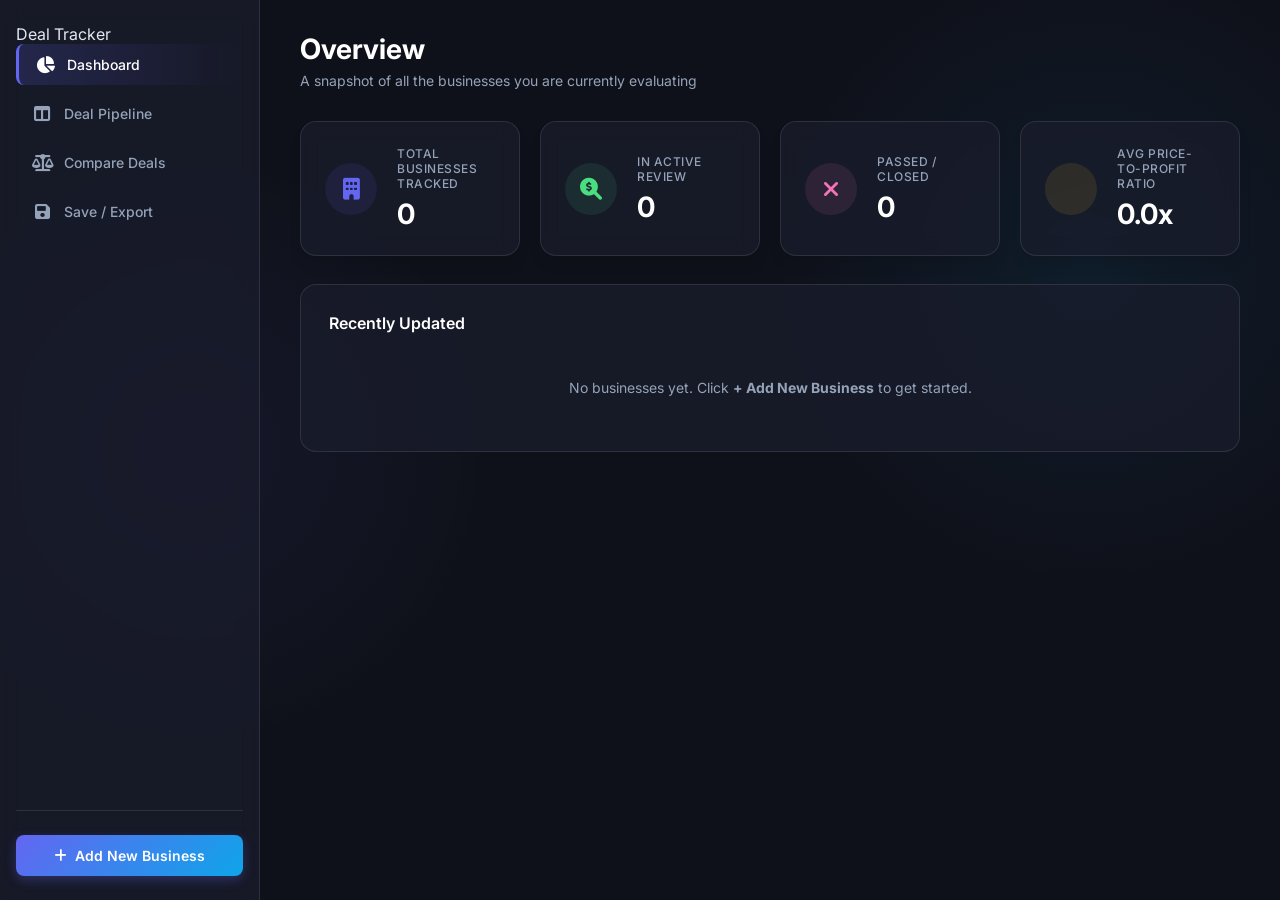
==== index.html @ cd4c9520 "Initial sanitized release" ====
﻿<!DOCTYPE html>
<html lang="en">
<head>
    <meta charset="UTF-8">
    <meta name="viewport" content="width=device-width, initial-scale=1.0">
    <title>Deal Tracker</title>
    <link rel="preconnect" href="https://fonts.googleapis.com">
    <link rel="preconnect" href="https://fonts.gstatic.com" crossorigin>
    <link href="https://fonts.googleapis.com/css2?family=Inter:wght@300;400;500;600;700&display=swap" rel="stylesheet">
    <link rel="stylesheet" href="style.css">
    <link href="https://cdnjs.cloudflare.com/ajax/libs/font-awesome/6.0.0/css/all.min.css" rel="stylesheet">
</head>
<body>
    <div class="app-container">
        <!-- Sidebar Navigation -->
        <nav class="sidebar">
                <span>Deal Tracker</span>
            
            <div class="nav-links">
                <a href="#" class="nav-item active" data-view="dashboard">
                    <i class="fa-solid fa-chart-pie"></i> Dashboard
                </a>
                <a href="#" class="nav-item" data-view="pipeline">
                    <i class="fa-solid fa-columns"></i> Deal Pipeline
                </a>
                <a href="#" class="nav-item" data-view="evaluator">
                    <i class="fa-solid fa-scale-balanced"></i> Compare Deals
                </a>
                <a href="#" class="nav-item" data-view="data">
                    <i class="fa-solid fa-floppy-disk"></i> Save / Export
                </a>
            </div>

            <div class="sidebar-footer">
                <button id="new-deal-btn" class="btn-primary">
                    <i class="fa-solid fa-plus"></i> Add New Business
                </button>
            </div>
        </nav>

        <!-- Main Content Area -->
        <main class="main-content">
            
            <!-- Dashboard View -->
            <section id="view-dashboard" class="view-section active">
                <header class="section-header">
                    <h1>Overview</h1>
                    <p>A snapshot of all the businesses you are currently evaluating</p>
                </header>
                
                <div class="stats-grid">
                    <div class="stat-card">
                        <div class="stat-icon"><i class="fa-solid fa-building"></i></div>
                        <div class="stat-info">
                            <h3>Total Businesses Tracked</h3>
                            <div class="stat-value" id="stat-total">0</div>
                        </div>
                    </div>
                    <div class="stat-card">
                        <div class="stat-icon" style="color: #4ade80; background: rgba(74, 222, 128, 0.1);"><i class="fa-solid fa-magnifying-glass-dollar"></i></div>
                        <div class="stat-info">
                            <h3>In Active Review</h3>
                            <div class="stat-value" id="stat-diligence">0</div>
                        </div>
                    </div>
                    <div class="stat-card">
                        <div class="stat-icon" style="color: #f472b6; background: rgba(244, 114, 182, 0.1);"><i class="fa-solid fa-xmark"></i></div>
                        <div class="stat-info">
                            <h3>Passed / Closed</h3>
                            <div class="stat-value" id="stat-dead">0</div>
                        </div>
                    </div>
                    <div class="stat-card">
                        <div class="stat-icon" style="color: #fbbf24; background: rgba(251, 191, 36, 0.1);"><i class="fa-solid fa-sack-dollar"></i></div>
                        <div class="stat-info">
                            <h3>Avg Price-to-Profit Ratio</h3>
                            <div class="stat-value" id="stat-multiple">0.0x</div>
                        </div>
                    </div>
                </div>

                <div class="dashboard-widgets">
                    <div class="widget recent-activity">
                        <h3>Recently Updated</h3>
                        <ul class="activity-list" id="activity-list">
                            <!-- Populated via JS -->
                        </ul>
                    </div>
                </div>
            </section>

            <!-- Pipeline View â€” 4 stages -->
            <section id="view-pipeline" class="view-section">
                <header class="section-header">
                    <h1>Deal Pipeline</h1>
                    <p>Drag and drop a business card to move it to the next stage</p>
                </header>

                <div class="kanban-board" id="kanban-board">

                    <div class="kanban-column" data-stage="Researching">
                        <div class="column-header stage-researching">
                            <h3>
                                <span class="stage-label"><i class="fa-solid fa-binoculars"></i> Researching</span>
                                <span class="count">0</span>
                            </h3>
                            <p class="stage-desc">You found it â€” gathering basic info</p>
                        </div>
                        <div class="kanban-cards"></div>
                    </div>

                    <div class="kanban-column" data-stage="In Talks">
                        <div class="column-header stage-talks">
                            <h3>
                                <span class="stage-label"><i class="fa-solid fa-comments"></i> In Talks</span>
                                <span class="count">0</span>
                            </h3>
                            <p class="stage-desc">You've spoken with the seller / signed confidentiality agreement</p>
                        </div>
                        <div class="kanban-cards"></div>
                    </div>

                    <div class="kanban-column" data-stage="Under Review">
                        <div class="column-header stage-review">
                            <h3>
                                <span class="stage-label"><i class="fa-solid fa-file-invoice-dollar"></i> Under Review</span>
                                <span class="count">0</span>
                            </h3>
                            <p class="stage-desc">Reviewing financials / preparing or made an offer</p>
                        </div>
                        <div class="kanban-cards"></div>
                    </div>

                    <div class="kanban-column" data-stage="Closed">
                        <div class="column-header stage-closed">
                            <h3>
                                <span class="stage-label"><i class="fa-solid fa-flag-checkered"></i> Closed / Passed</span>
                                <span class="count">0</span>
                            </h3>
                            <p class="stage-desc">Deal is done or you've decided to move on</p>
                        </div>
                        <div class="kanban-cards"></div>
                    </div>
                </div>
            </section>

            <!-- Evaluator View â€” 3-way comparison -->
            <section id="view-evaluator" class="view-section">
                <header class="section-header">
                    <h1>Compare Businesses</h1>
                    <p>Enter details for up to 3 businesses side-by-side to see which puts the most money in your pocket</p>
                </header>

                <!-- Input Row -->
                <div class="compare-inputs">
                    <!-- Business 1 -->
                    <div class="compare-input-card" id="biz-card-1">
                        <div class="biz-card-header biz-1">
                            <i class="fa-solid fa-building"></i>
                            <input type="text" class="biz-name-input" id="biz1-name" value="Business 1" placeholder="Business Name">
                        </div>
                        <div class="form-group">
                            <label>Seller's Asking Price ($)
                                <span class="help-icon" title="The total price the seller wants for the business.">?</span>
                            </label>
                            <input type="number" class="biz-input" id="b1-asking" value="1000000">
                        </div>
                        <div class="form-group">
                            <label>Annual Revenue ($)
                                <span class="help-icon" title="The total money coming into the business each year before any expenses are paid.">?</span>
                            </label>
                            <input type="number" class="biz-input" id="b1-revenue" value="1500000">
                        </div>
                        <div class="form-group">
                            <label>Annual Owner Profit ($)
                                <span class="help-icon" title="All the money the owner takes home each year â€” including salary, perks, and profit. Sometimes called SDE or EBITDA on financial statements.">?</span>
                            </label>
                            <input type="number" class="biz-input" id="b1-ebitda" value="350000">
                        </div>
                        <div class="form-group">
                            <label>Loan Amount ($)
                                <span class="help-icon" title="How much you plan to borrow. Typically 70â€“90% of the asking price, with the rest as your down payment.">?</span>
                            </label>
                            <input type="number" class="biz-input" id="b1-debt" value="800000">
                        </div>
                        <div class="form-group">
                            <label>Loan Interest Rate (%)
                                <span class="help-icon" title="The annual interest rate on your loan. SBA 7(a) loans are typically 8â€“12%.">?</span>
                            </label>
                            <input type="number" class="biz-input" id="b1-rate" value="9.0" step="0.1">
                        </div>
                        <div class="form-group">
                            <label>Loan Term (Years)
                                <span class="help-icon" title="How many years you have to repay the loan. SBA loans are typically 10 years.">?</span>
                            </label>
                            <input type="number" class="biz-input" id="b1-term" value="10">
                        </div>
                    </div>

                    <!-- Business 2 -->
                    <div class="compare-input-card" id="biz-card-2">
                        <div class="biz-card-header biz-2">
                            <i class="fa-solid fa-building"></i>
                            <input type="text" class="biz-name-input" id="biz2-name" value="Business 2" placeholder="Business Name">
                        </div>
                        <div class="form-group">
                            <label>Seller's Asking Price ($)
                                <span class="help-icon" title="The total price the seller wants for the business.">?</span>
                            </label>
                            <input type="number" class="biz-input" id="b2-asking" value="800000">
                        </div>
                        <div class="form-group">
                            <label>Annual Revenue ($)
                                <span class="help-icon" title="The total money coming into the business each year before any expenses are paid.">?</span>
                            </label>
                            <input type="number" class="biz-input" id="b2-revenue" value="1200000">
                        </div>
                        <div class="form-group">
                            <label>Annual Owner Profit ($)
                                <span class="help-icon" title="All the money the owner takes home each year â€” including salary, perks, and profit. Sometimes called SDE or EBITDA on financial statements.">?</span>
                            </label>
                            <input type="number" class="biz-input" id="b2-ebitda" value="280000">
                        </div>
                        <div class="form-group">
                            <label>Loan Amount ($)
                                <span class="help-icon" title="How much you plan to borrow. Typically 70â€“90% of the asking price, with the rest as your down payment.">?</span>
                            </label>
                            <input type="number" class="biz-input" id="b2-debt" value="640000">
                        </div>
                        <div class="form-group">
                            <label>Loan Interest Rate (%)
                                <span class="help-icon" title="The annual interest rate on your loan. SBA 7(a) loans are typically 8â€“12%.">?</span>
                            </label>
                            <input type="number" class="biz-input" id="b2-rate" value="9.0" step="0.1">
                        </div>
                        <div class="form-group">
                            <label>Loan Term (Years)
                                <span class="help-icon" title="How many years you have to repay the loan. SBA loans are typically 10 years.">?</span>
                            </label>
                            <input type="number" class="biz-input" id="b2-term" value="10">
                        </div>
                    </div>

                    <!-- Business 3 -->
                    <div class="compare-input-card" id="biz-card-3">
                        <div class="biz-card-header biz-3">
                            <i class="fa-solid fa-building"></i>
                            <input type="text" class="biz-name-input" id="biz3-name" value="Business 3" placeholder="Business Name">
                        </div>
                        <div class="form-group">
                            <label>Seller's Asking Price ($)
                                <span class="help-icon" title="The total price the seller wants for the business.">?</span>
                            </label>
                            <input type="number" class="biz-input" id="b3-asking" value="1500000">
                        </div>
                        <div class="form-group">
                            <label>Annual Revenue ($)
                                <span class="help-icon" title="The total money coming into the business each year before any expenses are paid.">?</span>
                            </label>
                            <input type="number" class="biz-input" id="b3-revenue" value="2200000">
                        </div>
                        <div class="form-group">
                            <label>Annual Owner Profit ($)
                                <span class="help-icon" title="All the money the owner takes home each year â€” including salary, perks, and profit. Sometimes called SDE or EBITDA on financial statements.">?</span>
                            </label>
                            <input type="number" class="biz-input" id="b3-ebitda" value="420000">
                        </div>
                        <div class="form-group">
                            <label>Loan Amount ($)
                                <span class="help-icon" title="How much you plan to borrow. Typically 70â€“90% of the asking price, with the rest as your down payment.">?</span>
                            </label>
                            <input type="number" class="biz-input" id="b3-debt" value="1200000">
                        </div>
                        <div class="form-group">
                            <label>Loan Interest Rate (%)
                                <span class="help-icon" title="The annual interest rate on your loan. SBA 7(a) loans are typically 8â€“12%.">?</span>
                            </label>
                            <input type="number" class="biz-input" id="b3-rate" value="9.0" step="0.1">
                        </div>
                        <div class="form-group">
                            <label>Loan Term (Years)
                                <span class="help-icon" title="How many years you have to repay the loan. SBA loans are typically 10 years.">?</span>
                            </label>
                            <input type="number" class="biz-input" id="b3-term" value="10">
                        </div>
                    </div>
                </div>

                <!-- Comparison Results Table -->
                <div class="compare-results-card">
                    <h3><i class="fa-solid fa-table"></i> Side-by-Side Results</h3>
                    <div class="compare-table-wrap">
                        <table class="compare-table" id="compare-table">
                            <thead>
                                <tr>
                                    <th class="metric-label-col">Metric</th>
                                    <th id="th-biz1">Business 1</th>
                                    <th id="th-biz2">Business 2</th>
                                    <th id="th-biz3">Business 3</th>
                                </tr>
                            </thead>
                            <tbody>
                                <tr>
                                    <td class="metric-label">Price-to-Profit Ratio <span class="metric-hint">Lower = better deal</span></td>
                                    <td id="r1-multiple">â€”</td>
                                    <td id="r2-multiple">â€”</td>
                                    <td id="r3-multiple">â€”</td>
                                </tr>
                                <tr>
                                    <td class="metric-label">Profit Margin <span class="metric-hint">% of revenue kept as profit</span></td>
                                    <td id="r1-margin">â€”</td>
                                    <td id="r2-margin">â€”</td>
                                    <td id="r3-margin">â€”</td>
                                </tr>
                                <tr>
                                    <td class="metric-label">Annual Loan Payment <span class="metric-hint">What you'll pay the bank each year</span></td>
                                    <td id="r1-ds">â€”</td>
                                    <td id="r2-ds">â€”</td>
                                    <td id="r3-ds">â€”</td>
                                </tr>
                                <tr class="highlight-row">
                                    <td class="metric-label">Your Annual Take-Home Pay <span class="metric-hint">Profit left after paying the loan</span></td>
                                    <td id="r1-cashflow">â€”</td>
                                    <td id="r2-cashflow">â€”</td>
                                    <td id="r3-cashflow">â€”</td>
                                </tr>
                                <tr>
                                    <td class="metric-label">Loan Safety Ratio <span class="metric-hint">&ge;1.25x = safe. Below 1.0x = risky</span></td>
                                    <td id="r1-dscr">â€”</td>
                                    <td id="r2-dscr">â€”</td>
                                    <td id="r3-dscr">â€”</td>
                                </tr>
                                <tr class="verdict-row">
                                    <td class="metric-label">Overall Verdict</td>
                                    <td id="r1-verdict">â€”</td>
                                    <td id="r2-verdict">â€”</td>
                                    <td id="r3-verdict">â€”</td>
                                </tr>
                            </tbody>
                        </table>
                    </div>
                    <div class="winner-banner" id="winner-banner" style="display:none;"></div>
                </div>
            </section>

            <!-- Data Management View -->
            <section id="view-data" class="view-section">
                <header class="section-header">
                    <h1>Save &amp; Export</h1>
                    <p>Back up your data or export it to Excel / Google Sheets</p>
                </header>

                <div class="data-actions">
                    <div class="data-card">
                        <div class="data-card-icon" style="color: #10b981; background: rgba(16,185,129,0.1);"><i class="fa-solid fa-file-excel"></i></div>
                        <h3>Export to Excel / Google Sheets</h3>
                        <p>Download your full pipeline as a <strong>.csv</strong> file. Open directly in Microsoft Excel, or import into Google Sheets in seconds.</p>
                        <button id="btn-export-csv" class="btn-primary">
                            <i class="fa-solid fa-download"></i> Download Spreadsheet
                        </button>
                    </div>

                    <div class="data-card">
                        <div class="data-card-icon" style="color: #6366f1; background: rgba(99,102,241,0.1);"><i class="fa-solid fa-box-archive"></i></div>
                        <h3>Full Backup (JSON)</h3>
                        <p>Download a complete backup file that can be re-imported here later. Use this to never lose your data.</p>
                        <button id="btn-export" class="btn-secondary" style="width:100%">
                            <i class="fa-solid fa-download"></i> Download Backup
                        </button>
                    </div>

                    <div class="data-card">
                        <div class="data-card-icon" style="color: #0ea5e9; background: rgba(14,165,233,0.1);"><i class="fa-solid fa-upload"></i></div>
                        <h3>Restore from Backup</h3>
                        <p>Upload a previously downloaded backup file to restore your pipeline.</p>
                        <input type="file" id="file-import" accept=".json" style="display:none;">
                        <button id="btn-import" class="btn-secondary" style="width:100%">
                            <i class="fa-solid fa-folder-open"></i> Select Backup File
                        </button>
                    </div>

                    <div class="data-card danger-zone">
                        <div class="data-card-icon" style="color: #ef4444; background: rgba(239,68,68,0.1);"><i class="fa-solid fa-triangle-exclamation"></i></div>
                        <h3>Clear All Data</h3>
                        <p>Permanently delete everything stored on this computer. Make sure you have a backup first!</p>
                        <button id="btn-clear-data" class="btn-danger" style="width:100%">Delete Everything</button>
                    </div>
                </div>
            </section>

        </main>
    </div>

    <!-- Modal for New/Edit Deal -->
    <div class="modal-overlay" id="deal-modal">
        <div class="modal-content">
            <header class="modal-header">
                <h2 id="modal-title">Add New Business</h2>
                <button class="close-modal" id="close-modal"><i class="fa-solid fa-xmark"></i></button>
            </header>
            <div class="modal-body">
                <form id="deal-form">
                    <input type="hidden" id="deal-id">

                    <div class="form-row">
                        <div class="form-group">
                            <label>Business Name <span class="required">*</span></label>
                            <input type="text" id="deal-name" placeholder="e.g. Apex HVAC Solutions" required>
                        </div>
                        <div class="form-group">
                            <label>Type of Business</label>
                            <input type="text" id="deal-industry" placeholder="e.g. Plumbing, Auto Repair, Staffing">
                        </div>
                    </div>

                    <div class="form-row">
                        <div class="form-group">
                            <label>City, State</label>
                            <input type="text" id="deal-location" placeholder="e.g. Charlotte, NC">
                        </div>
                        <div class="form-group">
                            <label>How did you find this business?</label>
                            <select id="deal-source">
                                <option value="Business Broker">Business Broker (they reached out to me)</option>
                                <option value="Cold Outreach">Cold Outreach (I contacted them directly)</option>
                                <option value="Friend / Referral">Friend or Referral</option>
                                <option value="Online Listing">Online Listing (BizBuySell, etc.)</option>
                                <option value="Other">Other</option>
                            </select>
                        </div>
                    </div>

                    <div class="form-row">
                        <div class="form-group">
                            <label>Seller's Asking Price ($)
                                <span class="help-icon" title="The price the seller is listing the business for.">?</span>
                            </label>
                            <input type="number" id="deal-asking" value="0" min="0">
                            <small class="field-help">Leave as 0 if not yet known</small>
                        </div>
                        <div class="form-group">
                            <label>Annual Owner Profit ($)
                                <span class="help-icon" title="The total yearly earnings the owner takes home â€” salary, perks, and profit combined. You'll see this called SDE or EBITDA on financial documents.">?</span>
                            </label>
                            <input type="number" id="deal-ebitda" value="0" min="0">
                            <small class="field-help">Also called SDE or EBITDA. Leave as 0 if unknown.</small>
                        </div>
                    </div>

                    <div class="form-group">
                        <label>Where is this deal right now?</label>
                        <select id="deal-stage">
                            <option value="Researching">Researching â€” I found it and I'm learning more</option>
                            <option value="In Talks">In Talks â€” I've spoken with the seller</option>
                            <option value="Under Review">Under Review â€” I'm looking at financials / made an offer</option>
                            <option value="Closed">Closed / Passed â€” Done or moved on</option>
                        </select>
                    </div>

                    <div class="form-group">
                        <label>Notes &amp; Next Steps</label>
                        <textarea id="deal-notes" rows="3" placeholder="e.g. Call back Thursday. Owner wants to retire in 6 months. Revenue looks stable."></textarea>
                    </div>
                </form>
            </div>
            <footer class="modal-footer">
                <button type="button" class="btn-secondary" id="btn-cancel-modal">Cancel</button>
                <button type="button" class="btn-primary" id="btn-save-deal">Save Business</button>
            </footer>
        </div>
    </div>

    <script src="app.js"></script>
</body>
</html>
---- style.css ----
:root {
    /* Color Palette */
    --bg-main: #0f111a;
    --bg-panel: #1a1d2d;
    --bg-glass: rgba(26, 29, 45, 0.7);
    --border-light: rgba(255, 255, 255, 0.1);

    --text-main: #e2e8f0;
    --text-muted: #94a3b8;

    --accent-primary: #6366f1;
    --accent-hover: #4f46e5;
    --accent-secondary: #0ea5e9;

    --status-green: #10b981;
    --status-red: #ef4444;
    --status-yellow: #f59e0b;

    /* Typography */
    --font-sans: 'Inter', sans-serif;

    /* Layout */
    --sidebar-width: 260px;
    --radius-lg: 16px;
    --radius-md: 12px;
    --radius-sm: 8px;

    /* Shadows */
    --shadow-card: 0 10px 15px -3px rgba(0, 0, 0, 0.1), 0 4px 6px -2px rgba(0, 0, 0, 0.05);
}

* { margin: 0; padding: 0; box-sizing: border-box; }

body {
    font-family: var(--font-sans);
    background-color: var(--bg-main);
    color: var(--text-main);
    background-image:
        radial-gradient(circle at 15% 50%, rgba(99, 102, 241, 0.08), transparent 25%),
        radial-gradient(circle at 85% 30%, rgba(14, 165, 233, 0.08), transparent 25%);
    min-height: 100vh;
    overflow: hidden;
}

/* ===================== LAYOUT ===================== */
.app-container { display: flex; height: 100vh; }

/* ===================== SIDEBAR ===================== */
.sidebar {
    width: var(--sidebar-width);
    background: var(--bg-glass);
    backdrop-filter: blur(10px);
    -webkit-backdrop-filter: blur(10px);
    border-right: 1px solid var(--border-light);
    display: flex;
    flex-direction: column;
    padding: 24px 16px;
    z-index: 10;
}

.logo {
    display: flex;
    align-items: center;
    gap: 12px;
    font-size: 20px;
    font-weight: 700;
    color: #fff;
    margin-bottom: 40px;
    padding: 0 12px;
    letter-spacing: 0.5px;
}
.logo i { color: var(--accent-primary); font-size: 24px; }

.nav-links { flex: 1; display: flex; flex-direction: column; gap: 8px; }

.nav-item {
    display: flex;
    align-items: center;
    gap: 12px;
    padding: 12px 16px;
    color: var(--text-muted);
    text-decoration: none;
    border-radius: var(--radius-sm);
    transition: all 0.2s ease;
    font-weight: 500;
    font-size: 14px;
}
.nav-item i { font-size: 17px; width: 20px; text-align: center; }
.nav-item:hover { color: #fff; background: rgba(255,255,255,0.05); }
.nav-item.active {
    color: #fff;
    background: linear-gradient(90deg, rgba(99,102,241,0.18), transparent);
    border-left: 3px solid var(--accent-primary);
}

.sidebar-footer {
    padding-top: 24px;
    border-top: 1px solid var(--border-light);
    margin-top: 24px;
}

/* ===================== MAIN CONTENT ===================== */
.main-content {
    flex: 1;
    overflow-y: auto;
    padding: 32px 40px;
    position: relative;
}
.main-content::-webkit-scrollbar { width: 6px; }
.main-content::-webkit-scrollbar-track { background: transparent; }
.main-content::-webkit-scrollbar-thumb { background: var(--border-light); border-radius: 3px; }

.view-section { display: none; animation: fadeIn 0.35s ease forwards; }
.view-section.active { display: block; }

@keyframes fadeIn {
    from { opacity: 0; transform: translateY(10px); }
    to   { opacity: 1; transform: translateY(0); }
}

.section-header { margin-bottom: 32px; }
.section-header h1 { font-size: 28px; font-weight: 700; color: #fff; margin-bottom: 6px; }
.section-header p  { color: var(--text-muted); font-size: 14px; }

/* ===================== BUTTONS ===================== */
button { font-family: inherit; cursor: pointer; border: none; outline: none; }

.btn-primary {
    background: linear-gradient(135deg, var(--accent-primary), var(--accent-secondary));
    color: #fff;
    padding: 12px 20px;
    border-radius: var(--radius-sm);
    font-weight: 600;
    font-size: 14px;
    display: inline-flex;
    align-items: center;
    justify-content: center;
    gap: 8px;
    transition: transform 0.2s ease, box-shadow 0.2s ease;
    box-shadow: 0 4px 12px rgba(99,102,241,0.3);
    width: 100%;
}
.btn-primary:hover { transform: translateY(-2px); box-shadow: 0 6px 16px rgba(99,102,241,0.4); }

.btn-secondary {
    background: var(--bg-panel);
    color: var(--text-main);
    padding: 12px 20px;
    border-radius: var(--radius-sm);
    font-weight: 600;
    font-size: 14px;
    border: 1px solid var(--border-light);
    transition: all 0.2s ease;
    display: inline-flex;
    align-items: center;
    justify-content: center;
    gap: 8px;
}
.btn-secondary:hover { background: rgba(255,255,255,0.06); }

.btn-danger {
    background: rgba(239,68,68,0.1);
    color: var(--status-red);
    padding: 12px 20px;
    border-radius: var(--radius-sm);
    font-weight: 600;
    font-size: 14px;
    border: 1px solid rgba(239,68,68,0.2);
    transition: all 0.2s ease;
    display: inline-flex;
    align-items: center;
    justify-content: center;
    gap: 8px;
}
.btn-danger:hover { background: var(--status-red); color: #fff; }

/* ===================== DASHBOARD ===================== */
.stats-grid {
    display: grid;
    grid-template-columns: repeat(auto-fit, minmax(220px, 1fr));
    gap: 20px;
    margin-bottom: 28px;
}

.stat-card {
    background: var(--bg-glass);
    border: 1px solid var(--border-light);
    border-radius: var(--radius-lg);
    padding: 24px;
    display: flex;
    align-items: center;
    gap: 20px;
    backdrop-filter: blur(10px);
    box-shadow: var(--shadow-card);
    transition: transform 0.3s ease, border-color 0.3s ease;
}
.stat-card:hover { transform: translateY(-4px); border-color: rgba(255,255,255,0.2); }

.stat-icon {
    width: 52px; height: 52px;
    border-radius: 50%;
    background: rgba(99,102,241,0.1);
    color: var(--accent-primary);
    display: flex; align-items: center; justify-content: center;
    font-size: 22px; flex-shrink: 0;
}

.stat-info h3 {
    font-size: 12px;
    color: var(--text-muted);
    font-weight: 500;
    text-transform: uppercase;
    letter-spacing: 0.5px;
    margin-bottom: 6px;
}
.stat-info .stat-value { font-size: 28px; font-weight: 700; color: #fff; }

.dashboard-widgets { margin-top: 8px; }

.widget {
    background: var(--bg-glass);
    border: 1px solid var(--border-light);
    border-radius: var(--radius-lg);
    padding: 28px;
}
.widget h3 { font-size: 16px; font-weight: 600; color: #fff; margin-bottom: 20px; }

.activity-list { list-style: none; display: flex; flex-direction: column; gap: 4px; }

.activity-item {
    display: flex;
    align-items: center;
    gap: 14px;
    padding: 12px 16px;
    border-radius: var(--radius-sm);
    cursor: pointer;
    transition: background 0.2s ease;
}
.activity-item:hover { background: rgba(255,255,255,0.04); }

.activity-dot { width: 10px; height: 10px; border-radius: 50%; flex-shrink: 0; }
.activity-info { flex: 1; display: flex; flex-direction: column; gap: 3px; }
.activity-info strong { font-size: 14px; color: #fff; }
.activity-meta { display: flex; flex-direction: column; align-items: flex-end; gap: 2px; }
.activity-multiple { font-size: 14px; font-weight: 600; color: var(--accent-secondary); }
.activity-date { font-size: 11px; color: var(--text-muted); }

.empty-state {
    color: var(--text-muted);
    font-size: 14px;
    padding: 24px;
    text-align: center;
    line-height: 1.6;
}

/* ===================== KANBAN PIPELINE ===================== */
.kanban-board {
    display: flex;
    gap: 20px;
    overflow-x: auto;
    padding-bottom: 20px;
    min-height: calc(100vh - 175px);
}
.kanban-board::-webkit-scrollbar { height: 8px; }
.kanban-board::-webkit-scrollbar-track { background: var(--bg-main); }
.kanban-board::-webkit-scrollbar-thumb { background: var(--border-light); border-radius: 4px; }

.kanban-column {
    background: rgba(26,29,45,0.45);
    border: 1px solid var(--border-light);
    border-radius: var(--radius-md);
    min-width: 290px;
    width: 290px;
    display: flex;
    flex-direction: column;
}

.column-header {
    padding: 16px;
    border-bottom: 1px solid var(--border-light);
    border-radius: var(--radius-md) var(--radius-md) 0 0;
}
.column-header h3 {
    font-size: 13px;
    font-weight: 600;
    display: flex;
    justify-content: space-between;
    align-items: center;
    margin-bottom: 4px;
}
.stage-label { display: flex; align-items: center; gap: 7px; }
.column-header .count {
    background: rgba(255,255,255,0.12);
    padding: 2px 9px;
    border-radius: 12px;
    font-size: 12px;
    color: var(--text-muted);
    font-weight: 500;
}
.stage-desc {
    font-size: 11px;
    color: var(--text-muted);
    font-weight: 400;
    line-height: 1.4;
}

/* Stage accent colors */
.stage-researching { border-top: 3px solid #6366f1; }
.stage-talks       { border-top: 3px solid #0ea5e9; }
.stage-review      { border-top: 3px solid #10b981; }
.stage-closed      { border-top: 3px solid #94a3b8; }

.kanban-cards {
    padding: 12px;
    flex: 1;
    overflow-y: auto;
    display: flex;
    flex-direction: column;
    gap: 12px;
    min-height: 60px;
}

.empty-column {
    color: var(--text-muted);
    font-size: 12px;
    text-align: center;
    padding: 24px 12px;
    border: 1px dashed rgba(255,255,255,0.08);
    border-radius: var(--radius-sm);
}

.deal-card {
    background: var(--bg-panel);
    border: 1px solid rgba(255,255,255,0.06);
    border-radius: var(--radius-sm);
    padding: 16px;
    cursor: grab;
    box-shadow: 0 2px 4px rgba(0,0,0,0.1);
    transition: all 0.2s ease;
}
.deal-card:active { cursor: grabbing; }
.deal-card:hover { border-color: var(--accent-primary); transform: translateY(-2px); }

.deal-card-header {
    display: flex;
    justify-content: space-between;
    align-items: flex-start;
    margin-bottom: 12px;
}
.deal-card-title { font-weight: 600; color: #fff; font-size: 14px; line-height: 1.4; }

.deal-card-actions { display: flex; gap: 8px; flex-shrink: 0; }
.deal-card-actions i { color: var(--text-muted); font-size: 12px; cursor: pointer; padding: 4px; transition: color 0.2s; }
.deal-card-actions i.edit-btn:hover  { color: var(--accent-primary); }
.deal-card-actions i.delete-btn:hover { color: var(--status-red); }

.deal-card-metric {
    display: flex;
    justify-content: space-between;
    font-size: 12px;
    color: var(--text-muted);
    margin-bottom: 4px;
}
.deal-card-metric span:last-child { color: #fff; font-weight: 500; }

.deal-badge {
    display: inline-block;
    padding: 3px 8px;
    border-radius: 4px;
    font-size: 11px;
    font-weight: 600;
    background: rgba(99,102,241,0.18);
    color: #818cf8;
    margin-top: 10px;
}

.kanban-column.drag-over {
    background: rgba(99,102,241,0.1);
    border-style: dashed;
    border-color: var(--accent-primary);
}

/* ===================== FORMS ===================== */
.form-row { display: flex; gap: 16px; }
.form-row .form-group { flex: 1; }
.form-group { margin-bottom: 18px; }

.form-group label {
    display: flex;
    align-items: center;
    gap: 6px;
    font-size: 13px;
    color: var(--text-muted);
    margin-bottom: 7px;
    font-weight: 500;
}

.required { color: var(--status-red); }

.help-icon {
    display: inline-flex;
    align-items: center;
    justify-content: center;
    width: 16px; height: 16px;
    border-radius: 50%;
    background: rgba(99,102,241,0.2);
    color: #818cf8;
    font-size: 10px;
    font-weight: 700;
    cursor: help;
    flex-shrink: 0;
}

.field-help {
    display: block;
    font-size: 11px;
    color: var(--text-muted);
    margin-top: 5px;
    line-height: 1.4;
}

.form-group input,
.form-group select,
.form-group textarea {
    width: 100%;
    background: rgba(0,0,0,0.22);
    border: 1px solid var(--border-light);
    border-radius: var(--radius-sm);
    padding: 11px 15px;
    color: #fff;
    font-family: inherit;
    font-size: 14px;
    transition: all 0.2s ease;
}
.form-group input:focus,
.form-group select:focus,
.form-group textarea:focus {
    outline: none;
    border-color: var(--accent-primary);
    background: rgba(99,102,241,0.06);
}
.form-group select option { background: #1a1d2d; color: #fff; }

/* ===================== MODAL ===================== */
.modal-overlay {
    position: fixed;
    inset: 0;
    background: rgba(0,0,0,0.6);
    backdrop-filter: blur(4px);
    display: flex;
    align-items: center;
    justify-content: center;
    z-index: 100;
    opacity: 0;
    pointer-events: none;
    transition: opacity 0.3s ease;
}
.modal-overlay.active { opacity: 1; pointer-events: auto; }

.modal-content {
    background: var(--bg-panel);
    width: 100%;
    max-width: 620px;
    border-radius: var(--radius-lg);
    border: 1px solid var(--border-light);
    box-shadow: 0 25px 50px -12px rgba(0,0,0,0.5);
    transform: translateY(20px);
    transition: transform 0.3s ease;
    max-height: 90vh;
    overflow-y: auto;
}
.modal-overlay.active .modal-content { transform: translateY(0); }

.modal-header {
    padding: 22px 24px;
    border-bottom: 1px solid var(--border-light);
    display: flex;
    justify-content: space-between;
    align-items: center;
}
.modal-header h2 { font-size: 18px; color: #fff; font-weight: 600; }

.close-modal { background: transparent; color: var(--text-muted); font-size: 20px; }
.close-modal:hover { color: #fff; }

.modal-body { padding: 24px; }

.modal-footer {
    padding: 16px 24px;
    border-top: 1px solid var(--border-light);
    display: flex;
    justify-content: flex-end;
    gap: 12px;
}
.modal-footer button { width: auto; padding: 10px 24px; }

/* ===================== 3-WAY EVALUATOR ===================== */
.compare-inputs {
    display: grid;
    grid-template-columns: repeat(3, 1fr);
    gap: 20px;
    margin-bottom: 28px;
}

.compare-input-card {
    background: var(--bg-glass);
    border: 1px solid var(--border-light);
    border-radius: var(--radius-lg);
    overflow: hidden;
}

.biz-card-header {
    padding: 14px 20px;
    display: flex;
    align-items: center;
    gap: 10px;
    margin-bottom: 8px;
}
.biz-1 { background: linear-gradient(135deg, rgba(99,102,241,0.4), rgba(99,102,241,0.1)); border-bottom: 1px solid rgba(99,102,241,0.3); }
.biz-2 { background: linear-gradient(135deg, rgba(14,165,233,0.4), rgba(14,165,233,0.1)); border-bottom: 1px solid rgba(14,165,233,0.3); }
.biz-3 { background: linear-gradient(135deg, rgba(16,185,129,0.4), rgba(16,185,129,0.1)); border-bottom: 1px solid rgba(16,185,129,0.3); }

.biz-name-input {
    background: transparent !important;
    border: none !important;
    font-size: 15px !important;
    font-weight: 700 !important;
    color: #fff !important;
    padding: 0 !important;
    flex: 1;
}
.biz-name-input:focus { outline: none !important; background: rgba(255,255,255,0.05) !important; }

.compare-input-card .form-group { padding: 0 20px; }
.compare-input-card .form-group:last-child { padding-bottom: 18px; }

/* Results Table */
.compare-results-card {
    background: var(--bg-glass);
    border: 1px solid var(--border-light);
    border-radius: var(--radius-lg);
    padding: 28px;
    margin-top: 4px;
}
.compare-results-card h3 {
    font-size: 16px;
    font-weight: 600;
    color: #fff;
    margin-bottom: 20px;
    display: flex;
    align-items: center;
    gap: 10px;
}

.compare-table-wrap { overflow-x: auto; }

.compare-table {
    width: 100%;
    border-collapse: collapse;
    font-size: 14px;
}

.compare-table th {
    padding: 14px 20px;
    text-align: center;
    font-weight: 600;
    font-size: 14px;
    color: #fff;
    background: rgba(255,255,255,0.04);
    border-bottom: 1px solid var(--border-light);
}
.compare-table th.metric-label-col {
    text-align: left;
    color: var(--text-muted);
    font-weight: 500;
}

.compare-table td {
    padding: 14px 20px;
    text-align: center;
    border-bottom: 1px solid rgba(255,255,255,0.04);
    font-weight: 500;
    col: #fff;
    transition: background 0.2s ease;
}
.compare-table td.metric-label {
    text-align: left;
    color: var(--text-muted);
    font-weight: 400;
    font-size: 13px;
}
.metric-hint {
    display: block;
    font-size: 11px;
    color: rgba(148,163,184,0.6);
    margin-top: 2px;
    font-style: italic;
}

.compare-table tr:last-child td { border-bottom: none; }

.highlight-row td { background: rgba(14,165,233,0.04); }
.verdict-row td   { background: rgba(255,255,255,0.02); font-weight: 700; }

/* Best / worst cell highlights */
.cell-best  { color: #4ade80 !important; background: rgba(74,222,128,0.08) !important; }
.cell-worst { color: #f87171 !important; background: rgba(248,113,113,0.06) !important; }

/* Winner column highlight */
.winner-col { background: rgba(99,102,241,0.08) !important; }
.compare-table th.winner-col { background: rgba(99,102,241,0.2) !important; color: #a5b4fc; }

/* Verdict cells */
.verdict-good    { color: #4ade80; }
.verdict-warn    { color: #fbbf24; }
.verdict-bad     { color: #f87171; }
.verdict-neutral { color: var(--text-muted); }

/* Winner Banner */
.winner-banner {
    margin-top: 20px;
    padding: 16px 20px;
    background: linear-gradient(135deg, rgba(99,102,241,0.15), rgba(14,165,233,0.1));
    border: 1px solid rgba(99,102,241,0.3);
    border-radius: var(--radius-sm);
    color: #c7d2fe;
    font-size: 14px;
    display: flex;
    align-items: center;
    gap: 12px;
    line-height: 1.5;
}
.winner-banner i { font-size: 22px; color: #fbbf24; flex-shrink: 0; }

/* ===================== DATA MANAGEMENT ===================== */
.data-actions {
    display: grid;
    grid-template-columns: repeat(auto-fit, minmax(260px, 1fr));
    gap: 20px;
}

.data-card {
    background: var(--bg-glass);
    border: 1px solid var(--border-light);
    border-radius: var(--radius-lg);
    padding: 28px;
    display: flex;
    flex-direction: column;
    align-items: center;
    text-align: center;
    gap: 0;
}

.data-card-icon {
    width: 56px; height: 56px;
    border-radius: 50%;
    display: flex; align-items: center; justify-content: center;
    font-size: 24px;
    margin-bottom: 16px;
}

.data-card h3 {
    color: #fff;
    font-size: 16px;
    font-weight: 600;
    margin-bottom: 10px;
}

.data-card p {
    color: var(--text-muted);
    font-size: 13px;
    line-height: 1.6;
    margin-bottom: 20px;
}

.data-card.danger-zone { border-color: rgba(239,68,68,0.25); }

/* ===================== SCROLLBAR ===================== */
.kanban-cards::-webkit-scrollbar { width: 4px; }
.kanban-cards::-webkit-scrollbar-track { background: transparent; }
.kanban-cards::-webkit-scrollbar-thumb { background: var(--border-light); border-radius: 2px; }
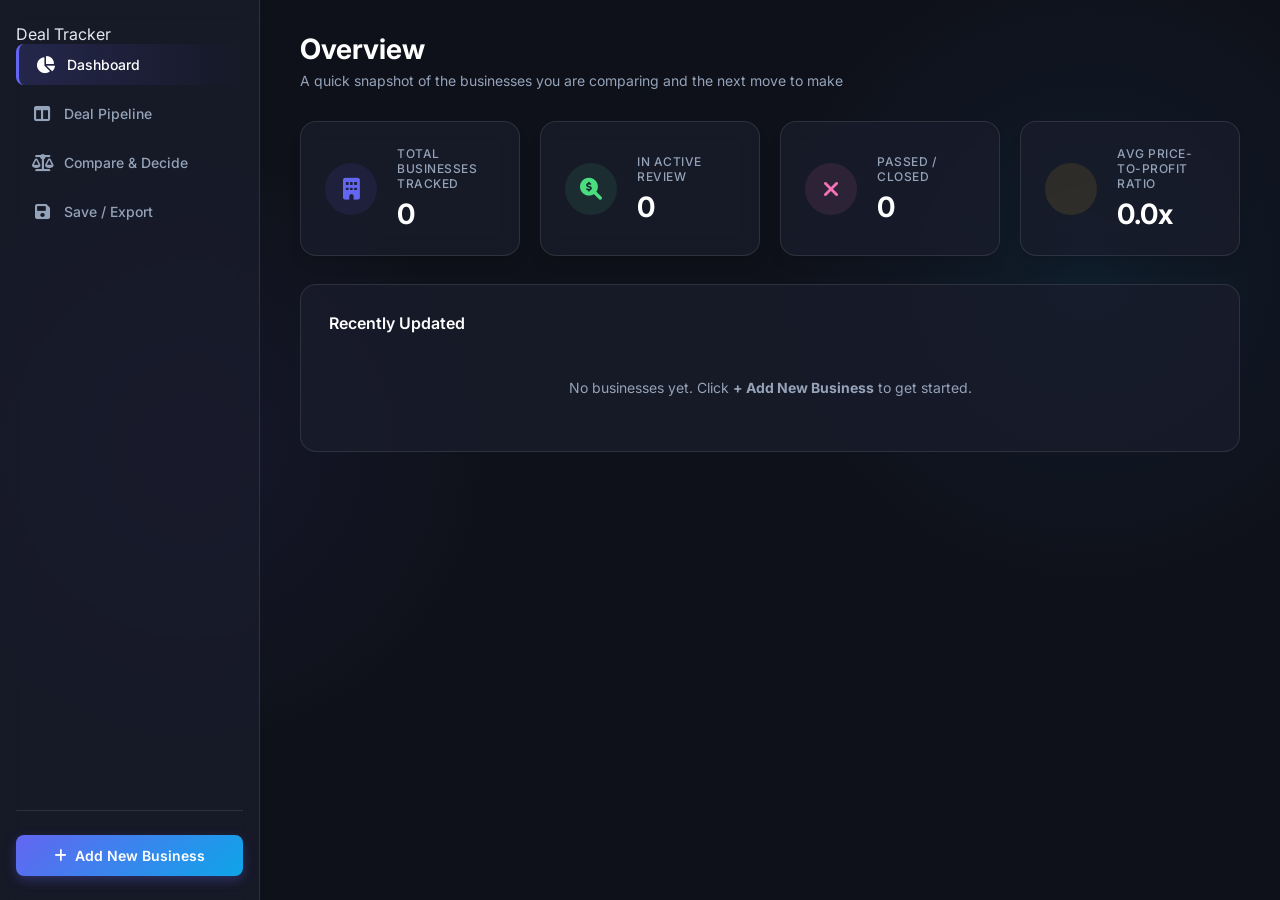
==== commit 20ee2c80: "Update DealTracker comparison flow Add selectable pipeline-backed compare cards, support manual Cust" ====
--- a/index.html
+++ b/index.html
@@ -1,476 +1,530 @@
-﻿<!DOCTYPE html>
-<html lang="en">
-<head>
-    <meta charset="UTF-8">
-    <meta name="viewport" content="width=device-width, initial-scale=1.0">
-    <title>Deal Tracker</title>
-    <link rel="preconnect" href="https://fonts.googleapis.com">
-    <link rel="preconnect" href="https://fonts.gstatic.com" crossorigin>
-    <link href="https://fonts.googleapis.com/css2?family=Inter:wght@300;400;500;600;700&display=swap" rel="stylesheet">
-    <link rel="stylesheet" href="style.css">
-    <link href="https://cdnjs.cloudflare.com/ajax/libs/font-awesome/6.0.0/css/all.min.css" rel="stylesheet">
-</head>
-<body>
-    <div class="app-container">
-        <!-- Sidebar Navigation -->
-        <nav class="sidebar">
-                <span>Deal Tracker</span>
-            
-            <div class="nav-links">
-                <a href="#" class="nav-item active" data-view="dashboard">
-                    <i class="fa-solid fa-chart-pie"></i> Dashboard
-                </a>
-                <a href="#" class="nav-item" data-view="pipeline">
-                    <i class="fa-solid fa-columns"></i> Deal Pipeline
-                </a>
-                <a href="#" class="nav-item" data-view="evaluator">
-                    <i class="fa-solid fa-scale-balanced"></i> Compare Deals
-                </a>
-                <a href="#" class="nav-item" data-view="data">
-                    <i class="fa-solid fa-floppy-disk"></i> Save / Export
-                </a>
-            </div>
-
-            <div class="sidebar-footer">
-                <button id="new-deal-btn" class="btn-primary">
-                    <i class="fa-solid fa-plus"></i> Add New Business
-                </button>
-            </div>
-        </nav>
-
-        <!-- Main Content Area -->
-        <main class="main-content">
-            
-            <!-- Dashboard View -->
-            <section id="view-dashboard" class="view-section active">
-                <header class="section-header">
-                    <h1>Overview</h1>
-                    <p>A snapshot of all the businesses you are currently evaluating</p>
-                </header>
-                
-                <div class="stats-grid">
-                    <div class="stat-card">
-                        <div class="stat-icon"><i class="fa-solid fa-building"></i></div>
-                        <div class="stat-info">
-                            <h3>Total Businesses Tracked</h3>
-                            <div class="stat-value" id="stat-total">0</div>
-                        </div>
-                    </div>
-                    <div class="stat-card">
-                        <div class="stat-icon" style="color: #4ade80; background: rgba(74, 222, 128, 0.1);"><i class="fa-solid fa-magnifying-glass-dollar"></i></div>
-                        <div class="stat-info">
-                            <h3>In Active Review</h3>
-                            <div class="stat-value" id="stat-diligence">0</div>
-                        </div>
-                    </div>
-                    <div class="stat-card">
-                        <div class="stat-icon" style="color: #f472b6; background: rgba(244, 114, 182, 0.1);"><i class="fa-solid fa-xmark"></i></div>
-                        <div class="stat-info">
-                            <h3>Passed / Closed</h3>
-                            <div class="stat-value" id="stat-dead">0</div>
-                        </div>
-                    </div>
-                    <div class="stat-card">
-                        <div class="stat-icon" style="color: #fbbf24; background: rgba(251, 191, 36, 0.1);"><i class="fa-solid fa-sack-dollar"></i></div>
-                        <div class="stat-info">
-                            <h3>Avg Price-to-Profit Ratio</h3>
-                            <div class="stat-value" id="stat-multiple">0.0x</div>
-                        </div>
-                    </div>
-                </div>
-
-                <div class="dashboard-widgets">
-                    <div class="widget recent-activity">
-                        <h3>Recently Updated</h3>
-                        <ul class="activity-list" id="activity-list">
-                            <!-- Populated via JS -->
-                        </ul>
-                    </div>
-                </div>
-            </section>
-
-            <!-- Pipeline View â€” 4 stages -->
-            <section id="view-pipeline" class="view-section">
-                <header class="section-header">
-                    <h1>Deal Pipeline</h1>
-                    <p>Drag and drop a business card to move it to the next stage</p>
-                </header>
-
-                <div class="kanban-board" id="kanban-board">
-
-                    <div class="kanban-column" data-stage="Researching">
-                        <div class="column-header stage-researching">
-                            <h3>
-                                <span class="stage-label"><i class="fa-solid fa-binoculars"></i> Researching</span>
-                                <span class="count">0</span>
-                            </h3>
-                            <p class="stage-desc">You found it â€” gathering basic info</p>
-                        </div>
-                        <div class="kanban-cards"></div>
-                    </div>
-
-                    <div class="kanban-column" data-stage="In Talks">
-                        <div class="column-header stage-talks">
-                            <h3>
-                                <span class="stage-label"><i class="fa-solid fa-comments"></i> In Talks</span>
-                                <span class="count">0</span>
-                            </h3>
-                            <p class="stage-desc">You've spoken with the seller / signed confidentiality agreement</p>
-                        </div>
-                        <div class="kanban-cards"></div>
-                    </div>
-
-                    <div class="kanban-column" data-stage="Under Review">
-                        <div class="column-header stage-review">
-                            <h3>
-                                <span class="stage-label"><i class="fa-solid fa-file-invoice-dollar"></i> Under Review</span>
-                                <span class="count">0</span>
-                            </h3>
-                            <p class="stage-desc">Reviewing financials / preparing or made an offer</p>
-                        </div>
-                        <div class="kanban-cards"></div>
-                    </div>
-
-                    <div class="kanban-column" data-stage="Closed">
-                        <div class="column-header stage-closed">
-                            <h3>
-                                <span class="stage-label"><i class="fa-solid fa-flag-checkered"></i> Closed / Passed</span>
-                                <span class="count">0</span>
-                            </h3>
-                            <p class="stage-desc">Deal is done or you've decided to move on</p>
-                        </div>
-                        <div class="kanban-cards"></div>
-                    </div>
-                </div>
-            </section>
-
-            <!-- Evaluator View â€” 3-way comparison -->
-            <section id="view-evaluator" class="view-section">
-                <header class="section-header">
-                    <h1>Compare Businesses</h1>
-                    <p>Enter details for up to 3 businesses side-by-side to see which puts the most money in your pocket</p>
-                </header>
-
-                <!-- Input Row -->
-                <div class="compare-inputs">
-                    <!-- Business 1 -->
-                    <div class="compare-input-card" id="biz-card-1">
-                        <div class="biz-card-header biz-1">
-                            <i class="fa-solid fa-building"></i>
-                            <input type="text" class="biz-name-input" id="biz1-name" value="Business 1" placeholder="Business Name">
-                        </div>
-                        <div class="form-group">
-                            <label>Seller's Asking Price ($)
-                                <span class="help-icon" title="The total price the seller wants for the business.">?</span>
-                            </label>
-                            <input type="number" class="biz-input" id="b1-asking" value="1000000">
-                        </div>
-                        <div class="form-group">
-                            <label>Annual Revenue ($)
-                                <span class="help-icon" title="The total money coming into the business each year before any expenses are paid.">?</span>
-                            </label>
-                            <input type="number" class="biz-input" id="b1-revenue" value="1500000">
-                        </div>
-                        <div class="form-group">
-                            <label>Annual Owner Profit ($)
-                                <span class="help-icon" title="All the money the owner takes home each year â€” including salary, perks, and profit. Sometimes called SDE or EBITDA on financial statements.">?</span>
-                            </label>
-                            <input type="number" class="biz-input" id="b1-ebitda" value="350000">
-                        </div>
-                        <div class="form-group">
-                            <label>Loan Amount ($)
-                                <span class="help-icon" title="How much you plan to borrow. Typically 70â€“90% of the asking price, with the rest as your down payment.">?</span>
-                            </label>
-                            <input type="number" class="biz-input" id="b1-debt" value="800000">
-                        </div>
-                        <div class="form-group">
-                            <label>Loan Interest Rate (%)
-                                <span class="help-icon" title="The annual interest rate on your loan. SBA 7(a) loans are typically 8â€“12%.">?</span>
-                            </label>
-                            <input type="number" class="biz-input" id="b1-rate" value="9.0" step="0.1">
-                        </div>
-                        <div class="form-group">
-                            <label>Loan Term (Years)
-                                <span class="help-icon" title="How many years you have to repay the loan. SBA loans are typically 10 years.">?</span>
-                            </label>
-                            <input type="number" class="biz-input" id="b1-term" value="10">
-                        </div>
-                    </div>
-
-                    <!-- Business 2 -->
-                    <div class="compare-input-card" id="biz-card-2">
-                        <div class="biz-card-header biz-2">
-                            <i class="fa-solid fa-building"></i>
-                            <input type="text" class="biz-name-input" id="biz2-name" value="Business 2" placeholder="Business Name">
-                        </div>
-                        <div class="form-group">
-                            <label>Seller's Asking Price ($)
-                                <span class="help-icon" title="The total price the seller wants for the business.">?</span>
-                            </label>
-                            <input type="number" class="biz-input" id="b2-asking" value="800000">
-                        </div>
-                        <div class="form-group">
-                            <label>Annual Revenue ($)
-                                <span class="help-icon" title="The total money coming into the business each year before any expenses are paid.">?</span>
-                            </label>
-                            <input type="number" class="biz-input" id="b2-revenue" value="1200000">
-                        </div>
-                        <div class="form-group">
-                            <label>Annual Owner Profit ($)
-                                <span class="help-icon" title="All the money the owner takes home each year â€” including salary, perks, and profit. Sometimes called SDE or EBITDA on financial statements.">?</span>
-                            </label>
-                            <input type="number" class="biz-input" id="b2-ebitda" value="280000">
-                        </div>
-                        <div class="form-group">
-                            <label>Loan Amount ($)
-                                <span class="help-icon" title="How much you plan to borrow. Typically 70â€“90% of the asking price, with the rest as your down payment.">?</span>
-                            </label>
-                            <input type="number" class="biz-input" id="b2-debt" value="640000">
-                        </div>
-                        <div class="form-group">
-                            <label>Loan Interest Rate (%)
-                                <span class="help-icon" title="The annual interest rate on your loan. SBA 7(a) loans are typically 8â€“12%.">?</span>
-                            </label>
-                            <input type="number" class="biz-input" id="b2-rate" value="9.0" step="0.1">
-                        </div>
-                        <div class="form-group">
-                            <label>Loan Term (Years)
-                                <span class="help-icon" title="How many years you have to repay the loan. SBA loans are typically 10 years.">?</span>
-                            </label>
-                            <input type="number" class="biz-input" id="b2-term" value="10">
-                        </div>
-                    </div>
-
-                    <!-- Business 3 -->
-                    <div class="compare-input-card" id="biz-card-3">
-                        <div class="biz-card-header biz-3">
-                            <i class="fa-solid fa-building"></i>
-                            <input type="text" class="biz-name-input" id="biz3-name" value="Business 3" placeholder="Business Name">
-                        </div>
-                        <div class="form-group">
-                            <label>Seller's Asking Price ($)
-                                <span class="help-icon" title="The total price the seller wants for the business.">?</span>
-                            </label>
-                            <input type="number" class="biz-input" id="b3-asking" value="1500000">
-                        </div>
-                        <div class="form-group">
-                            <label>Annual Revenue ($)
-                                <span class="help-icon" title="The total money coming into the business each year before any expenses are paid.">?</span>
-                            </label>
-                            <input type="number" class="biz-input" id="b3-revenue" value="2200000">
-                        </div>
-                        <div class="form-group">
-                            <label>Annual Owner Profit ($)
-                                <span class="help-icon" title="All the money the owner takes home each year â€” including salary, perks, and profit. Sometimes called SDE or EBITDA on financial statements.">?</span>
-                            </label>
-                            <input type="number" class="biz-input" id="b3-ebitda" value="420000">
-                        </div>
-                        <div class="form-group">
-                            <label>Loan Amount ($)
-                                <span class="help-icon" title="How much you plan to borrow. Typically 70â€“90% of the asking price, with the rest as your down payment.">?</span>
-                            </label>
-                            <input type="number" class="biz-input" id="b3-debt" value="1200000">
-                        </div>
-                        <div class="form-group">
-                            <label>Loan Interest Rate (%)
-                                <span class="help-icon" title="The annual interest rate on your loan. SBA 7(a) loans are typically 8â€“12%.">?</span>
-                            </label>
-                            <input type="number" class="biz-input" id="b3-rate" value="9.0" step="0.1">
-                        </div>
-                        <div class="form-group">
-                            <label>Loan Term (Years)
-                                <span class="help-icon" title="How many years you have to repay the loan. SBA loans are typically 10 years.">?</span>
-                            </label>
-                            <input type="number" class="biz-input" id="b3-term" value="10">
-                        </div>
-                    </div>
-                </div>
-
-                <!-- Comparison Results Table -->
-                <div class="compare-results-card">
-                    <h3><i class="fa-solid fa-table"></i> Side-by-Side Results</h3>
-                    <div class="compare-table-wrap">
-                        <table class="compare-table" id="compare-table">
-                            <thead>
-                                <tr>
-                                    <th class="metric-label-col">Metric</th>
-                                    <th id="th-biz1">Business 1</th>
-                                    <th id="th-biz2">Business 2</th>
-                                    <th id="th-biz3">Business 3</th>
-                                </tr>
-                            </thead>
-                            <tbody>
-                                <tr>
-                                    <td class="metric-label">Price-to-Profit Ratio <span class="metric-hint">Lower = better deal</span></td>
-                                    <td id="r1-multiple">â€”</td>
-                                    <td id="r2-multiple">â€”</td>
-                                    <td id="r3-multiple">â€”</td>
-                                </tr>
-                                <tr>
-                                    <td class="metric-label">Profit Margin <span class="metric-hint">% of revenue kept as profit</span></td>
-                                    <td id="r1-margin">â€”</td>
-                                    <td id="r2-margin">â€”</td>
-                                    <td id="r3-margin">â€”</td>
-                                </tr>
-                                <tr>
-                                    <td class="metric-label">Annual Loan Payment <span class="metric-hint">What you'll pay the bank each year</span></td>
-                                    <td id="r1-ds">â€”</td>
-                                    <td id="r2-ds">â€”</td>
-                                    <td id="r3-ds">â€”</td>
-                                </tr>
-                                <tr class="highlight-row">
-                                    <td class="metric-label">Your Annual Take-Home Pay <span class="metric-hint">Profit left after paying the loan</span></td>
-                                    <td id="r1-cashflow">â€”</td>
-                                    <td id="r2-cashflow">â€”</td>
-                                    <td id="r3-cashflow">â€”</td>
-                                </tr>
-                                <tr>
-                                    <td class="metric-label">Loan Safety Ratio <span class="metric-hint">&ge;1.25x = safe. Below 1.0x = risky</span></td>
-                                    <td id="r1-dscr">â€”</td>
-                                    <td id="r2-dscr">â€”</td>
-                                    <td id="r3-dscr">â€”</td>
-                                </tr>
-                                <tr class="verdict-row">
-                                    <td class="metric-label">Overall Verdict</td>
-                                    <td id="r1-verdict">â€”</td>
-                                    <td id="r2-verdict">â€”</td>
-                                    <td id="r3-verdict">â€”</td>
-                                </tr>
-                            </tbody>
-                        </table>
-                    </div>
-                    <div class="winner-banner" id="winner-banner" style="display:none;"></div>
-                </div>
-            </section>
-
-            <!-- Data Management View -->
-            <section id="view-data" class="view-section">
-                <header class="section-header">
-                    <h1>Save &amp; Export</h1>
-                    <p>Back up your data or export it to Excel / Google Sheets</p>
-                </header>
-
-                <div class="data-actions">
-                    <div class="data-card">
-                        <div class="data-card-icon" style="color: #10b981; background: rgba(16,185,129,0.1);"><i class="fa-solid fa-file-excel"></i></div>
-                        <h3>Export to Excel / Google Sheets</h3>
-                        <p>Download your full pipeline as a <strong>.csv</strong> file. Open directly in Microsoft Excel, or import into Google Sheets in seconds.</p>
-                        <button id="btn-export-csv" class="btn-primary">
-                            <i class="fa-solid fa-download"></i> Download Spreadsheet
-                        </button>
-                    </div>
-
-                    <div class="data-card">
-                        <div class="data-card-icon" style="color: #6366f1; background: rgba(99,102,241,0.1);"><i class="fa-solid fa-box-archive"></i></div>
-                        <h3>Full Backup (JSON)</h3>
-                        <p>Download a complete backup file that can be re-imported here later. Use this to never lose your data.</p>
-                        <button id="btn-export" class="btn-secondary" style="width:100%">
-                            <i class="fa-solid fa-download"></i> Download Backup
-                        </button>
-                    </div>
-
-                    <div class="data-card">
-                        <div class="data-card-icon" style="color: #0ea5e9; background: rgba(14,165,233,0.1);"><i class="fa-solid fa-upload"></i></div>
-                        <h3>Restore from Backup</h3>
-                        <p>Upload a previously downloaded backup file to restore your pipeline.</p>
-                        <input type="file" id="file-import" accept=".json" style="display:none;">
-                        <button id="btn-import" class="btn-secondary" style="width:100%">
-                            <i class="fa-solid fa-folder-open"></i> Select Backup File
-                        </button>
-                    </div>
-
-                    <div class="data-card danger-zone">
-                        <div class="data-card-icon" style="color: #ef4444; background: rgba(239,68,68,0.1);"><i class="fa-solid fa-triangle-exclamation"></i></div>
-                        <h3>Clear All Data</h3>
-                        <p>Permanently delete everything stored on this computer. Make sure you have a backup first!</p>
-                        <button id="btn-clear-data" class="btn-danger" style="width:100%">Delete Everything</button>
-                    </div>
-                </div>
-            </section>
-
-        </main>
-    </div>
-
-    <!-- Modal for New/Edit Deal -->
-    <div class="modal-overlay" id="deal-modal">
-        <div class="modal-content">
-            <header class="modal-header">
-                <h2 id="modal-title">Add New Business</h2>
-                <button class="close-modal" id="close-modal"><i class="fa-solid fa-xmark"></i></button>
-            </header>
-            <div class="modal-body">
-                <form id="deal-form">
-                    <input type="hidden" id="deal-id">
-
-                    <div class="form-row">
-                        <div class="form-group">
-                            <label>Business Name <span class="required">*</span></label>
-                            <input type="text" id="deal-name" placeholder="e.g. Apex HVAC Solutions" required>
-                        </div>
-                        <div class="form-group">
-                            <label>Type of Business</label>
-                            <input type="text" id="deal-industry" placeholder="e.g. Plumbing, Auto Repair, Staffing">
-                        </div>
-                    </div>
-
-                    <div class="form-row">
-                        <div class="form-group">
-                            <label>City, State</label>
-                            <input type="text" id="deal-location" placeholder="e.g. Charlotte, NC">
-                        </div>
-                        <div class="form-group">
-                            <label>How did you find this business?</label>
-                            <select id="deal-source">
-                                <option value="Business Broker">Business Broker (they reached out to me)</option>
-                                <option value="Cold Outreach">Cold Outreach (I contacted them directly)</option>
-                                <option value="Friend / Referral">Friend or Referral</option>
-                                <option value="Online Listing">Online Listing (BizBuySell, etc.)</option>
-                                <option value="Other">Other</option>
-                            </select>
-                        </div>
-                    </div>
-
-                    <div class="form-row">
-                        <div class="form-group">
-                            <label>Seller's Asking Price ($)
-                                <span class="help-icon" title="The price the seller is listing the business for.">?</span>
-                            </label>
-                            <input type="number" id="deal-asking" value="0" min="0">
-                            <small class="field-help">Leave as 0 if not yet known</small>
-                        </div>
-                        <div class="form-group">
-                            <label>Annual Owner Profit ($)
-                                <span class="help-icon" title="The total yearly earnings the owner takes home â€” salary, perks, and profit combined. You'll see this called SDE or EBITDA on financial documents.">?</span>
-                            </label>
-                            <input type="number" id="deal-ebitda" value="0" min="0">
-                            <small class="field-help">Also called SDE or EBITDA. Leave as 0 if unknown.</small>
-                        </div>
-                    </div>
-
-                    <div class="form-group">
-                        <label>Where is this deal right now?</label>
-                        <select id="deal-stage">
-                            <option value="Researching">Researching â€” I found it and I'm learning more</option>
-                            <option value="In Talks">In Talks â€” I've spoken with the seller</option>
-                            <option value="Under Review">Under Review â€” I'm looking at financials / made an offer</option>
-                            <option value="Closed">Closed / Passed â€” Done or moved on</option>
-                        </select>
-                    </div>
-
-                    <div class="form-group">
-                        <label>Notes &amp; Next Steps</label>
-                        <textarea id="deal-notes" rows="3" placeholder="e.g. Call back Thursday. Owner wants to retire in 6 months. Revenue looks stable."></textarea>
-                    </div>
-                </form>
-            </div>
-            <footer class="modal-footer">
-                <button type="button" class="btn-secondary" id="btn-cancel-modal">Cancel</button>
-                <button type="button" class="btn-primary" id="btn-save-deal">Save Business</button>
-            </footer>
-        </div>
-    </div>
-
-    <script src="app.js"></script>
-</body>
-</html>
-
+<!DOCTYPE html>
+<html lang="en">
+<head>
+    <meta charset="UTF-8">
+    <meta name="viewport" content="width=device-width, initial-scale=1.0">
+    <title>Deal Tracker</title>
+    <link rel="preconnect" href="https://fonts.googleapis.com">
+    <link rel="preconnect" href="https://fonts.gstatic.com" crossorigin>
+    <link href="https://fonts.googleapis.com/css2?family=Inter:wght@300;400;500;600;700&display=swap" rel="stylesheet">
+    <link rel="stylesheet" href="style.css">
+    <link href="https://cdnjs.cloudflare.com/ajax/libs/font-awesome/6.0.0/css/all.min.css" rel="stylesheet">
+</head>
+<body>
+    <div class="app-container">
+        <!-- Sidebar Navigation -->
+        <nav class="sidebar">
+                <span>Deal Tracker</span>
+            
+            <div class="nav-links">
+                <a href="#" class="nav-item active" data-view="dashboard">
+                    <i class="fa-solid fa-chart-pie"></i> Dashboard
+                </a>
+                <a href="#" class="nav-item" data-view="pipeline">
+                    <i class="fa-solid fa-columns"></i> Deal Pipeline
+                </a>
+                <a href="#" class="nav-item" data-view="evaluator">
+                    <i class="fa-solid fa-scale-balanced"></i> Compare &amp; Decide
+                </a>
+                <a href="#" class="nav-item" data-view="data">
+                    <i class="fa-solid fa-floppy-disk"></i> Save / Export
+                </a>
+            </div>
+
+            <div class="sidebar-footer">
+                <button id="new-deal-btn" class="btn-primary">
+                    <i class="fa-solid fa-plus"></i> Add New Business
+                </button>
+            </div>
+        </nav>
+
+        <!-- Main Content Area -->
+        <main class="main-content">
+            
+            <!-- Dashboard View -->
+            <section id="view-dashboard" class="view-section active">
+                <header class="section-header">
+                    <h1>Overview</h1>
+                    <p>A quick snapshot of the businesses you are comparing and the next move to make</p>
+                </header>
+                
+                <div class="stats-grid">
+                    <div class="stat-card">
+                        <div class="stat-icon"><i class="fa-solid fa-building"></i></div>
+                        <div class="stat-info">
+                            <h3>Total Businesses Tracked</h3>
+                            <div class="stat-value" id="stat-total">0</div>
+                        </div>
+                    </div>
+                    <div class="stat-card">
+                        <div class="stat-icon" style="color: #4ade80; background: rgba(74, 222, 128, 0.1);"><i class="fa-solid fa-magnifying-glass-dollar"></i></div>
+                        <div class="stat-info">
+                            <h3>In Active Review</h3>
+                            <div class="stat-value" id="stat-diligence">0</div>
+                        </div>
+                    </div>
+                    <div class="stat-card">
+                        <div class="stat-icon" style="color: #f472b6; background: rgba(244, 114, 182, 0.1);"><i class="fa-solid fa-xmark"></i></div>
+                        <div class="stat-info">
+                            <h3>Passed / Closed</h3>
+                            <div class="stat-value" id="stat-dead">0</div>
+                        </div>
+                    </div>
+                    <div class="stat-card">
+                        <div class="stat-icon" style="color: #fbbf24; background: rgba(251, 191, 36, 0.1);"><i class="fa-solid fa-sack-dollar"></i></div>
+                        <div class="stat-info">
+                            <h3>Avg Price-to-Profit Ratio</h3>
+                            <div class="stat-value" id="stat-multiple">0.0x</div>
+                        </div>
+                    </div>
+                </div>
+
+                <div class="dashboard-widgets">
+                    <div class="widget recent-activity">
+                        <h3>Recently Updated</h3>
+                        <ul class="activity-list" id="activity-list">
+                            <!-- Populated via JS -->
+                        </ul>
+                    </div>
+                </div>
+            </section>
+
+            <!-- Pipeline View  4 stages -->
+            <section id="view-pipeline" class="view-section">
+                <header class="section-header">
+                    <h1>Deal Pipeline</h1>
+                    <p>Use the pipeline for lightweight tracking while you compare and decide</p>
+                </header>
+
+                <div class="kanban-board" id="kanban-board">
+
+                    <div class="kanban-column" data-stage="Researching">
+                        <div class="column-header stage-researching">
+                            <h3>
+                                <span class="stage-label"><i class="fa-solid fa-binoculars"></i> Researching</span>
+                                <span class="count">0</span>
+                            </h3>
+                            <p class="stage-desc">You found it  gathering basic info</p>
+                        </div>
+                        <div class="kanban-cards"></div>
+                    </div>
+
+                    <div class="kanban-column" data-stage="In Talks">
+                        <div class="column-header stage-talks">
+                            <h3>
+                                <span class="stage-label"><i class="fa-solid fa-comments"></i> In Talks</span>
+                                <span class="count">0</span>
+                            </h3>
+                            <p class="stage-desc">You've spoken with the seller / signed confidentiality agreement</p>
+                        </div>
+                        <div class="kanban-cards"></div>
+                    </div>
+
+                    <div class="kanban-column" data-stage="Under Review">
+                        <div class="column-header stage-review">
+                            <h3>
+                                <span class="stage-label"><i class="fa-solid fa-file-invoice-dollar"></i> Under Review</span>
+                                <span class="count">0</span>
+                            </h3>
+                            <p class="stage-desc">Reviewing financials / preparing or made an offer</p>
+                        </div>
+                        <div class="kanban-cards"></div>
+                    </div>
+
+                    <div class="kanban-column" data-stage="Closed">
+                        <div class="column-header stage-closed">
+                            <h3>
+                                <span class="stage-label"><i class="fa-solid fa-flag-checkered"></i> Closed / Passed</span>
+                                <span class="count">0</span>
+                            </h3>
+                            <p class="stage-desc">Deal is done or you've decided to move on</p>
+                        </div>
+                        <div class="kanban-cards"></div>
+                    </div>
+                </div>
+            </section>
+
+            <!-- Evaluator View  3-way comparison -->
+            <section id="view-evaluator" class="view-section">
+                <header class="section-header">
+                    <h1>Compare and Decide</h1>
+                    <p>Choose saved businesses from the pipeline or use Custom to enter your own data, then compare side by side</p>
+                </header>
+
+                <!-- Input Row -->
+                <div class="compare-inputs">
+                    <!-- Business 1 -->
+                    <div class="compare-input-card" id="biz-card-1">
+                        <div class="biz-card-header biz-1">
+                            <i class="fa-solid fa-building"></i>
+                            <input type="text" class="biz-name-input" id="biz1-name" value="Business 1" placeholder="Business Name">
+                        </div>
+                        <div class="form-group compare-source-group">
+                            <label>Comparison Source</label>
+                            <select class="compare-source" id="compare-source-1">
+                                <option value="custom">Custom</option>
+                            </select>
+                        </div>
+                        <div class="form-group">
+                            <label>Seller's Asking Price ($)
+                                <span class="help-icon" title="The total price the seller wants for the business.">?</span>
+                            </label>
+                            <input type="number" class="biz-input" id="b1-asking" value="0">
+                        </div>
+                        <div class="form-group">
+                            <label>Annual Revenue ($)
+                                <span class="help-icon" title="The total money coming into the business each year before any expenses are paid.">?</span>
+                            </label>
+                            <input type="number" class="biz-input" id="b1-revenue" value="0">
+                        </div>
+                        <div class="form-group">
+                            <label>Annual Owner Profit ($)
+                                <span class="help-icon" title="All the money the owner takes home each year  including salary, perks, and profit. Sometimes called SDE or EBITDA on financial statements.">?</span>
+                            </label>
+                            <input type="number" class="biz-input" id="b1-ebitda" value="0">
+                        </div>
+                        <div class="form-group">
+                            <label>Loan Amount ($)
+                                <span class="help-icon" title="How much you plan to borrow. Typically 7090% of the asking price, with the rest as your down payment.">?</span>
+                            </label>
+                            <input type="number" class="biz-input" id="b1-debt" value="0">
+                        </div>
+                        <div class="form-group">
+                            <label>Loan Interest Rate (%)
+                                <span class="help-icon" title="The annual interest rate on your loan. SBA 7(a) loans are typically 812%.">?</span>
+                            </label>
+                            <input type="number" class="biz-input" id="b1-rate" value="0" min="0" step="0.1">
+                        </div>
+                        <div class="form-group">
+                            <label>Loan Term (Years)
+                                <span class="help-icon" title="How many years you have to repay the loan. SBA loans are typically 10 years.">?</span>
+                            </label>
+                            <input type="number" class="biz-input" id="b1-term" value="0" min="0" step="1">
+                        </div>
+                    </div>
+
+                    <!-- Business 2 -->
+                    <div class="compare-input-card" id="biz-card-2">
+                        <div class="biz-card-header biz-2">
+                            <i class="fa-solid fa-building"></i>
+                            <input type="text" class="biz-name-input" id="biz2-name" value="Business 2" placeholder="Business Name">
+                        </div>
+                        <div class="form-group compare-source-group">
+                            <label>Comparison Source</label>
+                            <select class="compare-source" id="compare-source-2">
+                                <option value="custom">Custom</option>
+                            </select>
+                        </div>
+                        <div class="form-group">
+                            <label>Seller's Asking Price ($)
+                                <span class="help-icon" title="The total price the seller wants for the business.">?</span>
+                            </label>
+                            <input type="number" class="biz-input" id="b2-asking" value="0">
+                        </div>
+                        <div class="form-group">
+                            <label>Annual Revenue ($)
+                                <span class="help-icon" title="The total money coming into the business each year before any expenses are paid.">?</span>
+                            </label>
+                            <input type="number" class="biz-input" id="b2-revenue" value="0">
+                        </div>
+                        <div class="form-group">
+                            <label>Annual Owner Profit ($)
+                                <span class="help-icon" title="All the money the owner takes home each year  including salary, perks, and profit. Sometimes called SDE or EBITDA on financial statements.">?</span>
+                            </label>
+                            <input type="number" class="biz-input" id="b2-ebitda" value="0">
+                        </div>
+                        <div class="form-group">
+                            <label>Loan Amount ($)
+                                <span class="help-icon" title="How much you plan to borrow. Typically 7090% of the asking price, with the rest as your down payment.">?</span>
+                            </label>
+                            <input type="number" class="biz-input" id="b2-debt" value="0">
+                        </div>
+                        <div class="form-group">
+                            <label>Loan Interest Rate (%)
+                                <span class="help-icon" title="The annual interest rate on your loan. SBA 7(a) loans are typically 812%.">?</span>
+                            </label>
+                            <input type="number" class="biz-input" id="b2-rate" value="0" min="0" step="0.1">
+                        </div>
+                        <div class="form-group">
+                            <label>Loan Term (Years)
+                                <span class="help-icon" title="How many years you have to repay the loan. SBA loans are typically 10 years.">?</span>
+                            </label>
+                            <input type="number" class="biz-input" id="b2-term" value="0" min="0" step="1">
+                        </div>
+                    </div>
+
+                    <!-- Business 3 -->
+                    <div class="compare-input-card" id="biz-card-3">
+                        <div class="biz-card-header biz-3">
+                            <i class="fa-solid fa-building"></i>
+                            <input type="text" class="biz-name-input" id="biz3-name" value="Business 3" placeholder="Business Name">
+                        </div>
+                        <div class="form-group compare-source-group">
+                            <label>Comparison Source</label>
+                            <select class="compare-source" id="compare-source-3">
+                                <option value="custom">Custom</option>
+                            </select>
+                        </div>
+                        <div class="form-group">
+                            <label>Seller's Asking Price ($)
+                                <span class="help-icon" title="The total price the seller wants for the business.">?</span>
+                            </label>
+                            <input type="number" class="biz-input" id="b3-asking" value="0">
+                        </div>
+                        <div class="form-group">
+                            <label>Annual Revenue ($)
+                                <span class="help-icon" title="The total money coming into the business each year before any expenses are paid.">?</span>
+                            </label>
+                            <input type="number" class="biz-input" id="b3-revenue" value="0">
+                        </div>
+                        <div class="form-group">
+                            <label>Annual Owner Profit ($)
+                                <span class="help-icon" title="All the money the owner takes home each year  including salary, perks, and profit. Sometimes called SDE or EBITDA on financial statements.">?</span>
+                            </label>
+                            <input type="number" class="biz-input" id="b3-ebitda" value="0">
+                        </div>
+                        <div class="form-group">
+                            <label>Loan Amount ($)
+                                <span class="help-icon" title="How much you plan to borrow. Typically 7090% of the asking price, with the rest as your down payment.">?</span>
+                            </label>
+                            <input type="number" class="biz-input" id="b3-debt" value="0">
+                        </div>
+                        <div class="form-group">
+                            <label>Loan Interest Rate (%)
+                                <span class="help-icon" title="The annual interest rate on your loan. SBA 7(a) loans are typically 812%.">?</span>
+                            </label>
+                            <input type="number" class="biz-input" id="b3-rate" value="0" min="0" step="0.1">
+                        </div>
+                        <div class="form-group">
+                            <label>Loan Term (Years)
+                                <span class="help-icon" title="How many years you have to repay the loan. SBA loans are typically 10 years.">?</span>
+                            </label>
+                            <input type="number" class="biz-input" id="b3-term" value="0" min="0" step="1">
+                        </div>
+                    </div>
+                </div>
+
+                <!-- Comparison Results Table -->
+                    <div class="compare-results-card">
+                    <h3><i class="fa-solid fa-table"></i> Side-by-Side Results</h3>
+                    <div class="compare-table-wrap">
+                        <table class="compare-table" id="compare-table">
+                            <thead>
+                                <tr>
+                                    <th class="metric-label-col">Metric</th>
+                                    <th id="th-biz1">Business 1</th>
+                                    <th id="th-biz2">Business 2</th>
+                                    <th id="th-biz3">Business 3</th>
+                                </tr>
+                            </thead>
+                            <tbody>
+                                <tr>
+                                    <td class="metric-label">Price-to-Profit Ratio <span class="metric-hint">Lower = better deal</span></td>
+                                    <td id="r1-multiple"></td>
+                                    <td id="r2-multiple"></td>
+                                    <td id="r3-multiple"></td>
+                                </tr>
+                                <tr>
+                                    <td class="metric-label">Profit Margin <span class="metric-hint">% of revenue kept as profit</span></td>
+                                    <td id="r1-margin"></td>
+                                    <td id="r2-margin"></td>
+                                    <td id="r3-margin"></td>
+                                </tr>
+                                <tr>
+                                    <td class="metric-label">Annual Loan Payment <span class="metric-hint">What you'll pay the bank each year</span></td>
+                                    <td id="r1-ds"></td>
+                                    <td id="r2-ds"></td>
+                                    <td id="r3-ds"></td>
+                                </tr>
+                                <tr class="highlight-row">
+                                    <td class="metric-label">Your Annual Take-Home Pay <span class="metric-hint">Profit left after paying the loan</span></td>
+                                    <td id="r1-cashflow"></td>
+                                    <td id="r2-cashflow"></td>
+                                    <td id="r3-cashflow"></td>
+                                </tr>
+                                <tr>
+                                    <td class="metric-label">Loan Safety Ratio <span class="metric-hint">&ge;1.25x = safe. Below 1.0x = risky</span></td>
+                                    <td id="r1-dscr"></td>
+                                    <td id="r2-dscr"></td>
+                                    <td id="r3-dscr"></td>
+                                </tr>
+                                <tr class="verdict-row">
+                                    <td class="metric-label">Overall Verdict</td>
+                                    <td id="r1-verdict"></td>
+                                    <td id="r2-verdict"></td>
+                                    <td id="r3-verdict"></td>
+                                </tr>
+                            </tbody>
+                        </table>
+                    </div>
+                    <div class="winner-banner" id="winner-banner" style="display:none;"></div>
+                    <div class="next-steps-card" id="next-steps-card">
+                        <h3><i class="fa-solid fa-compass"></i> Actionable Next Steps</h3>
+                        <p class="next-steps-summary" id="next-steps-summary">Enter at least one deal to see a recommended next move.</p>
+                        <ul class="next-steps-list" id="next-steps-list">
+                            <li>Compare the asking price, profit, and loan safety side by side.</li>
+                            <li>Keep only the lightweight operational details you need to stay organized.</li>
+                            <li>Use the recommendation here to decide what to do next.</li>
+                        </ul>
+                        <div class="next-steps-footer">
+                            <span>Best current move</span>
+                            <strong id="next-step-action">Add a few deals to compare.</strong>
+                        </div>
+                    </div>
+                </div>
+            </section>
+
+            <!-- Data Management View -->
+            <section id="view-data" class="view-section">
+                <header class="section-header">
+                    <h1>Save &amp; Export</h1>
+                    <p>Back up your data or export it to Excel / Google Sheets</p>
+                </header>
+
+                <div class="data-actions">
+                    <div class="data-card">
+                        <div class="data-card-icon" style="color: #10b981; background: rgba(16,185,129,0.1);"><i class="fa-solid fa-file-excel"></i></div>
+                        <h3>Export to Excel / Google Sheets</h3>
+                        <p>Download your full pipeline as a <strong>.csv</strong> file. Open directly in Microsoft Excel, or import into Google Sheets in seconds.</p>
+                        <button id="btn-export-csv" class="btn-primary">
+                            <i class="fa-solid fa-download"></i> Download Spreadsheet
+                        </button>
+                    </div>
+
+                    <div class="data-card">
+                        <div class="data-card-icon" style="color: #6366f1; background: rgba(99,102,241,0.1);"><i class="fa-solid fa-box-archive"></i></div>
+                        <h3>Full Backup (JSON)</h3>
+                        <p>Download a complete backup file that can be re-imported here later. Use this to never lose your data.</p>
+                        <button id="btn-export" class="btn-secondary" style="width:100%">
+                            <i class="fa-solid fa-download"></i> Download Backup
+                        </button>
+                    </div>
+
+                    <div class="data-card">
+                        <div class="data-card-icon" style="color: #0ea5e9; background: rgba(14,165,233,0.1);"><i class="fa-solid fa-upload"></i></div>
+                        <h3>Restore from Backup</h3>
+                        <p>Upload a previously downloaded backup file to restore your pipeline.</p>
+                        <input type="file" id="file-import" accept=".json" style="display:none;">
+                        <button id="btn-import" class="btn-secondary" style="width:100%">
+                            <i class="fa-solid fa-folder-open"></i> Select Backup File
+                        </button>
+                    </div>
+
+                    <div class="data-card danger-zone">
+                        <div class="data-card-icon" style="color: #ef4444; background: rgba(239,68,68,0.1);"><i class="fa-solid fa-triangle-exclamation"></i></div>
+                        <h3>Clear All Data</h3>
+                        <p>Permanently delete everything stored on this computer. Make sure you have a backup first!</p>
+                        <button id="btn-clear-data" class="btn-danger" style="width:100%">Delete Everything</button>
+                    </div>
+                </div>
+            </section>
+
+        </main>
+    </div>
+
+    <!-- Modal for New/Edit Deal -->
+    <div class="modal-overlay" id="deal-modal">
+        <div class="modal-content">
+            <header class="modal-header">
+                <h2 id="modal-title">Add New Business</h2>
+                <button class="close-modal" id="close-modal"><i class="fa-solid fa-xmark"></i></button>
+            </header>
+            <div class="modal-body">
+                <form id="deal-form">
+                    <input type="hidden" id="deal-id">
+
+                    <div class="form-row">
+                        <div class="form-group">
+                            <label>Business Name <span class="required">*</span></label>
+                            <input type="text" id="deal-name" placeholder="e.g. Apex HVAC Solutions" required>
+                        </div>
+                        <div class="form-group">
+                            <label>Type of Business</label>
+                            <input type="text" id="deal-industry" placeholder="e.g. Plumbing, Auto Repair, Staffing">
+                        </div>
+                    </div>
+
+                    <div class="form-row">
+                        <div class="form-group">
+                            <label>City, State</label>
+                            <input type="text" id="deal-location" placeholder="e.g. Charlotte, NC">
+                        </div>
+                        <div class="form-group">
+                            <label>How did you find this business?</label>
+                            <select id="deal-source">
+                                <option value="Business Broker">Business Broker (they reached out to me)</option>
+                                <option value="Cold Outreach">Cold Outreach (I contacted them directly)</option>
+                                <option value="Friend / Referral">Friend or Referral</option>
+                                <option value="Online Listing">Online Listing (BizBuySell, etc.)</option>
+                                <option value="Other">Other</option>
+                            </select>
+                        </div>
+                    </div>
+
+                    <div class="form-row">
+                        <div class="form-group">
+                            <label>Seller's Asking Price ($)
+                                <span class="help-icon" title="The price the seller is listing the business for.">?</span>
+                            </label>
+                            <input type="number" id="deal-asking" value="0" min="0">
+                            <small class="field-help">Leave as 0 if not yet known</small>
+                        </div>
+                        <div class="form-group">
+                            <label>Annual Owner Profit ($)
+                                <span class="help-icon" title="The total yearly earnings the owner takes home  salary, perks, and profit combined. You'll see this called SDE or EBITDA on financial documents.">?</span>
+                            </label>
+                            <input type="number" id="deal-ebitda" value="0" min="0">
+                            <small class="field-help">Also called SDE or EBITDA. Leave as 0 if unknown.</small>
+                        </div>
+                    </div>
+
+                    <div class="form-row">
+                        <div class="form-group">
+                            <label>Annual Revenue ($)</label>
+                            <input type="number" id="deal-revenue" value="0" min="0">
+                            <small class="field-help">Needed for margin and comparison context.</small>
+                        </div>
+                        <div class="form-group">
+                            <label>Loan Amount ($)</label>
+                            <input type="number" id="deal-debt" value="0" min="0">
+                            <small class="field-help">Needed for loan payment and DSCR.</small>
+                        </div>
+                    </div>
+
+                    <div class="form-row">
+                        <div class="form-group">
+                            <label>Loan Interest Rate (%)</label>
+                            <input type="number" id="deal-rate" value="0" min="0" step="0.1">
+                        </div>
+                        <div class="form-group">
+                            <label>Loan Term (Years)</label>
+                            <input type="number" id="deal-term" value="0" min="0" step="1">
+                        </div>
+                    </div>
+
+                    <div class="form-group">
+                        <label>Where is this deal right now?</label>
+                        <select id="deal-stage">
+                            <option value="Researching">Researching  I found it and I'm learning more</option>
+                            <option value="In Talks">In Talks  I've spoken with the seller</option>
+                            <option value="Under Review">Under Review  I'm looking at financials / made an offer</option>
+                            <option value="Closed">Closed / Passed  Done or moved on</option>
+                        </select>
+                    </div>
+
+                    <div class="form-group">
+                        <label>Notes &amp; Next Steps</label>
+                        <textarea id="deal-notes" rows="3" placeholder="e.g. Call back Thursday. Owner wants to retire in 6 months. Revenue looks stable."></textarea>
+                    </div>
+                </form>
+            </div>
+            <footer class="modal-footer">
+                <button type="button" class="btn-secondary" id="btn-cancel-modal">Cancel</button>
+                <button type="button" class="btn-primary" id="btn-save-deal">Save Business</button>
+            </footer>
+        </div>
+    </div>
+
+    <script src="app.js"></script>
+</body>
+</html>
--- a/style.css
+++ b/style.css
@@ -1,681 +1,751 @@
-:root {
-    /* Color Palette */
-    --bg-main: #0f111a;
-    --bg-panel: #1a1d2d;
-    --bg-glass: rgba(26, 29, 45, 0.7);
-    --border-light: rgba(255, 255, 255, 0.1);
-
-    --text-main: #e2e8f0;
-    --text-muted: #94a3b8;
-
-    --accent-primary: #6366f1;
-    --accent-hover: #4f46e5;
-    --accent-secondary: #0ea5e9;
-
-    --status-green: #10b981;
-    --status-red: #ef4444;
-    --status-yellow: #f59e0b;
-
-    /* Typography */
-    --font-sans: 'Inter', sans-serif;
-
-    /* Layout */
-    --sidebar-width: 260px;
-    --radius-lg: 16px;
-    --radius-md: 12px;
-    --radius-sm: 8px;
-
-    /* Shadows */
-    --shadow-card: 0 10px 15px -3px rgba(0, 0, 0, 0.1), 0 4px 6px -2px rgba(0, 0, 0, 0.05);
-}
-
-* { margin: 0; padding: 0; box-sizing: border-box; }
-
-body {
-    font-family: var(--font-sans);
-    background-color: var(--bg-main);
-    color: var(--text-main);
-    background-image:
-        radial-gradient(circle at 15% 50%, rgba(99, 102, 241, 0.08), transparent 25%),
-        radial-gradient(circle at 85% 30%, rgba(14, 165, 233, 0.08), transparent 25%);
-    min-height: 100vh;
-    overflow: hidden;
-}
-
-/* ===================== LAYOUT ===================== */
-.app-container { display: flex; height: 100vh; }
-
-/* ===================== SIDEBAR ===================== */
-.sidebar {
-    width: var(--sidebar-width);
-    background: var(--bg-glass);
-    backdrop-filter: blur(10px);
-    -webkit-backdrop-filter: blur(10px);
-    border-right: 1px solid var(--border-light);
-    display: flex;
-    flex-direction: column;
-    padding: 24px 16px;
-    z-index: 10;
-}
-
-.logo {
-    display: flex;
-    align-items: center;
-    gap: 12px;
-    font-size: 20px;
-    font-weight: 700;
-    color: #fff;
-    margin-bottom: 40px;
-    padding: 0 12px;
-    letter-spacing: 0.5px;
-}
-.logo i { color: var(--accent-primary); font-size: 24px; }
-
-.nav-links { flex: 1; display: flex; flex-direction: column; gap: 8px; }
-
-.nav-item {
-    display: flex;
-    align-items: center;
-    gap: 12px;
-    padding: 12px 16px;
-    color: var(--text-muted);
-    text-decoration: none;
-    border-radius: var(--radius-sm);
-    transition: all 0.2s ease;
-    font-weight: 500;
-    font-size: 14px;
-}
-.nav-item i { font-size: 17px; width: 20px; text-align: center; }
-.nav-item:hover { color: #fff; background: rgba(255,255,255,0.05); }
-.nav-item.active {
-    color: #fff;
-    background: linear-gradient(90deg, rgba(99,102,241,0.18), transparent);
-    border-left: 3px solid var(--accent-primary);
-}
-
-.sidebar-footer {
-    padding-top: 24px;
-    border-top: 1px solid var(--border-light);
-    margin-top: 24px;
-}
-
-/* ===================== MAIN CONTENT ===================== */
-.main-content {
-    flex: 1;
-    overflow-y: auto;
-    padding: 32px 40px;
-    position: relative;
-}
-.main-content::-webkit-scrollbar { width: 6px; }
-.main-content::-webkit-scrollbar-track { background: transparent; }
-.main-content::-webkit-scrollbar-thumb { background: var(--border-light); border-radius: 3px; }
-
-.view-section { display: none; animation: fadeIn 0.35s ease forwards; }
-.view-section.active { display: block; }
-
-@keyframes fadeIn {
-    from { opacity: 0; transform: translateY(10px); }
-    to   { opacity: 1; transform: translateY(0); }
-}
-
-.section-header { margin-bottom: 32px; }
-.section-header h1 { font-size: 28px; font-weight: 700; color: #fff; margin-bottom: 6px; }
-.section-header p  { color: var(--text-muted); font-size: 14px; }
-
-/* ===================== BUTTONS ===================== */
-button { font-family: inherit; cursor: pointer; border: none; outline: none; }
-
-.btn-primary {
-    background: linear-gradient(135deg, var(--accent-primary), var(--accent-secondary));
-    color: #fff;
-    padding: 12px 20px;
-    border-radius: var(--radius-sm);
-    font-weight: 600;
-    font-size: 14px;
-    display: inline-flex;
-    align-items: center;
-    justify-content: center;
-    gap: 8px;
-    transition: transform 0.2s ease, box-shadow 0.2s ease;
-    box-shadow: 0 4px 12px rgba(99,102,241,0.3);
-    width: 100%;
-}
-.btn-primary:hover { transform: translateY(-2px); box-shadow: 0 6px 16px rgba(99,102,241,0.4); }
-
-.btn-secondary {
-    background: var(--bg-panel);
-    color: var(--text-main);
-    padding: 12px 20px;
-    border-radius: var(--radius-sm);
-    font-weight: 600;
-    font-size: 14px;
-    border: 1px solid var(--border-light);
-    transition: all 0.2s ease;
-    display: inline-flex;
-    align-items: center;
-    justify-content: center;
-    gap: 8px;
-}
-.btn-secondary:hover { background: rgba(255,255,255,0.06); }
-
-.btn-danger {
-    background: rgba(239,68,68,0.1);
-    color: var(--status-red);
-    padding: 12px 20px;
-    border-radius: var(--radius-sm);
-    font-weight: 600;
-    font-size: 14px;
-    border: 1px solid rgba(239,68,68,0.2);
-    transition: all 0.2s ease;
-    display: inline-flex;
-    align-items: center;
-    justify-content: center;
-    gap: 8px;
-}
-.btn-danger:hover { background: var(--status-red); color: #fff; }
-
-/* ===================== DASHBOARD ===================== */
-.stats-grid {
-    display: grid;
-    grid-template-columns: repeat(auto-fit, minmax(220px, 1fr));
-    gap: 20px;
-    margin-bottom: 28px;
-}
-
-.stat-card {
-    background: var(--bg-glass);
-    border: 1px solid var(--border-light);
-    border-radius: var(--radius-lg);
-    padding: 24px;
-    display: flex;
-    align-items: center;
-    gap: 20px;
-    backdrop-filter: blur(10px);
-    box-shadow: var(--shadow-card);
-    transition: transform 0.3s ease, border-color 0.3s ease;
-}
-.stat-card:hover { transform: translateY(-4px); border-color: rgba(255,255,255,0.2); }
-
-.stat-icon {
-    width: 52px; height: 52px;
-    border-radius: 50%;
-    background: rgba(99,102,241,0.1);
-    color: var(--accent-primary);
-    display: flex; align-items: center; justify-content: center;
-    font-size: 22px; flex-shrink: 0;
-}
-
-.stat-info h3 {
-    font-size: 12px;
-    color: var(--text-muted);
-    font-weight: 500;
-    text-transform: uppercase;
-    letter-spacing: 0.5px;
-    margin-bottom: 6px;
-}
-.stat-info .stat-value { font-size: 28px; font-weight: 700; color: #fff; }
-
-.dashboard-widgets { margin-top: 8px; }
-
-.widget {
-    background: var(--bg-glass);
-    border: 1px solid var(--border-light);
-    border-radius: var(--radius-lg);
-    padding: 28px;
-}
-.widget h3 { font-size: 16px; font-weight: 600; color: #fff; margin-bottom: 20px; }
-
-.activity-list { list-style: none; display: flex; flex-direction: column; gap: 4px; }
-
-.activity-item {
-    display: flex;
-    align-items: center;
-    gap: 14px;
-    padding: 12px 16px;
-    border-radius: var(--radius-sm);
-    cursor: pointer;
-    transition: background 0.2s ease;
-}
-.activity-item:hover { background: rgba(255,255,255,0.04); }
-
-.activity-dot { width: 10px; height: 10px; border-radius: 50%; flex-shrink: 0; }
-.activity-info { flex: 1; display: flex; flex-direction: column; gap: 3px; }
-.activity-info strong { font-size: 14px; color: #fff; }
-.activity-meta { display: flex; flex-direction: column; align-items: flex-end; gap: 2px; }
-.activity-multiple { font-size: 14px; font-weight: 600; color: var(--accent-secondary); }
-.activity-date { font-size: 11px; color: var(--text-muted); }
-
-.empty-state {
-    color: var(--text-muted);
-    font-size: 14px;
-    padding: 24px;
-    text-align: center;
-    line-height: 1.6;
-}
-
-/* ===================== KANBAN PIPELINE ===================== */
-.kanban-board {
-    display: flex;
-    gap: 20px;
-    overflow-x: auto;
-    padding-bottom: 20px;
-    min-height: calc(100vh - 175px);
-}
-.kanban-board::-webkit-scrollbar { height: 8px; }
-.kanban-board::-webkit-scrollbar-track { background: var(--bg-main); }
-.kanban-board::-webkit-scrollbar-thumb { background: var(--border-light); border-radius: 4px; }
-
-.kanban-column {
-    background: rgba(26,29,45,0.45);
-    border: 1px solid var(--border-light);
-    border-radius: var(--radius-md);
-    min-width: 290px;
-    width: 290px;
-    display: flex;
-    flex-direction: column;
-}
-
-.column-header {
-    padding: 16px;
-    border-bottom: 1px solid var(--border-light);
-    border-radius: var(--radius-md) var(--radius-md) 0 0;
-}
-.column-header h3 {
-    font-size: 13px;
-    font-weight: 600;
-    display: flex;
-    justify-content: space-between;
-    align-items: center;
-    margin-bottom: 4px;
-}
-.stage-label { display: flex; align-items: center; gap: 7px; }
-.column-header .count {
-    background: rgba(255,255,255,0.12);
-    padding: 2px 9px;
-    border-radius: 12px;
-    font-size: 12px;
-    color: var(--text-muted);
-    font-weight: 500;
-}
-.stage-desc {
-    font-size: 11px;
-    color: var(--text-muted);
-    font-weight: 400;
-    line-height: 1.4;
-}
-
-/* Stage accent colors */
-.stage-researching { border-top: 3px solid #6366f1; }
-.stage-talks       { border-top: 3px solid #0ea5e9; }
-.stage-review      { border-top: 3px solid #10b981; }
-.stage-closed      { border-top: 3px solid #94a3b8; }
-
-.kanban-cards {
-    padding: 12px;
-    flex: 1;
-    overflow-y: auto;
-    display: flex;
-    flex-direction: column;
-    gap: 12px;
-    min-height: 60px;
-}
-
-.empty-column {
-    color: var(--text-muted);
-    font-size: 12px;
-    text-align: center;
-    padding: 24px 12px;
-    border: 1px dashed rgba(255,255,255,0.08);
-    border-radius: var(--radius-sm);
-}
-
-.deal-card {
-    background: var(--bg-panel);
-    border: 1px solid rgba(255,255,255,0.06);
-    border-radius: var(--radius-sm);
-    padding: 16px;
-    cursor: grab;
-    box-shadow: 0 2px 4px rgba(0,0,0,0.1);
-    transition: all 0.2s ease;
-}
-.deal-card:active { cursor: grabbing; }
-.deal-card:hover { border-color: var(--accent-primary); transform: translateY(-2px); }
-
-.deal-card-header {
-    display: flex;
-    justify-content: space-between;
-    align-items: flex-start;
-    margin-bottom: 12px;
-}
-.deal-card-title { font-weight: 600; color: #fff; font-size: 14px; line-height: 1.4; }
-
-.deal-card-actions { display: flex; gap: 8px; flex-shrink: 0; }
-.deal-card-actions i { color: var(--text-muted); font-size: 12px; cursor: pointer; padding: 4px; transition: color 0.2s; }
-.deal-card-actions i.edit-btn:hover  { color: var(--accent-primary); }
-.deal-card-actions i.delete-btn:hover { color: var(--status-red); }
-
-.deal-card-metric {
-    display: flex;
-    justify-content: space-between;
-    font-size: 12px;
-    color: var(--text-muted);
-    margin-bottom: 4px;
-}
-.deal-card-metric span:last-child { color: #fff; font-weight: 500; }
-
-.deal-badge {
-    display: inline-block;
-    padding: 3px 8px;
-    border-radius: 4px;
-    font-size: 11px;
-    font-weight: 600;
-    background: rgba(99,102,241,0.18);
-    color: #818cf8;
-    margin-top: 10px;
-}
-
-.kanban-column.drag-over {
-    background: rgba(99,102,241,0.1);
-    border-style: dashed;
-    border-color: var(--accent-primary);
-}
-
-/* ===================== FORMS ===================== */
-.form-row { display: flex; gap: 16px; }
-.form-row .form-group { flex: 1; }
-.form-group { margin-bottom: 18px; }
-
-.form-group label {
-    display: flex;
-    align-items: center;
-    gap: 6px;
-    font-size: 13px;
-    color: var(--text-muted);
-    margin-bottom: 7px;
-    font-weight: 500;
-}
-
-.required { color: var(--status-red); }
-
-.help-icon {
-    display: inline-flex;
-    align-items: center;
-    justify-content: center;
-    width: 16px; height: 16px;
-    border-radius: 50%;
-    background: rgba(99,102,241,0.2);
-    color: #818cf8;
-    font-size: 10px;
-    font-weight: 700;
-    cursor: help;
-    flex-shrink: 0;
-}
-
-.field-help {
-    display: block;
-    font-size: 11px;
-    color: var(--text-muted);
-    margin-top: 5px;
-    line-height: 1.4;
-}
-
-.form-group input,
-.form-group select,
-.form-group textarea {
-    width: 100%;
-    background: rgba(0,0,0,0.22);
-    border: 1px solid var(--border-light);
-    border-radius: var(--radius-sm);
-    padding: 11px 15px;
-    color: #fff;
-    font-family: inherit;
-    font-size: 14px;
-    transition: all 0.2s ease;
-}
-.form-group input:focus,
-.form-group select:focus,
-.form-group textarea:focus {
-    outline: none;
-    border-color: var(--accent-primary);
-    background: rgba(99,102,241,0.06);
-}
-.form-group select option { background: #1a1d2d; color: #fff; }
-
-/* ===================== MODAL ===================== */
-.modal-overlay {
-    position: fixed;
-    inset: 0;
-    background: rgba(0,0,0,0.6);
-    backdrop-filter: blur(4px);
-    display: flex;
-    align-items: center;
-    justify-content: center;
-    z-index: 100;
-    opacity: 0;
-    pointer-events: none;
-    transition: opacity 0.3s ease;
-}
-.modal-overlay.active { opacity: 1; pointer-events: auto; }
-
-.modal-content {
-    background: var(--bg-panel);
-    width: 100%;
-    max-width: 620px;
-    border-radius: var(--radius-lg);
-    border: 1px solid var(--border-light);
-    box-shadow: 0 25px 50px -12px rgba(0,0,0,0.5);
-    transform: translateY(20px);
-    transition: transform 0.3s ease;
-    max-height: 90vh;
-    overflow-y: auto;
-}
-.modal-overlay.active .modal-content { transform: translateY(0); }
-
-.modal-header {
-    padding: 22px 24px;
-    border-bottom: 1px solid var(--border-light);
-    display: flex;
-    justify-content: space-between;
-    align-items: center;
-}
-.modal-header h2 { font-size: 18px; color: #fff; font-weight: 600; }
-
-.close-modal { background: transparent; color: var(--text-muted); font-size: 20px; }
-.close-modal:hover { color: #fff; }
-
-.modal-body { padding: 24px; }
-
-.modal-footer {
-    padding: 16px 24px;
-    border-top: 1px solid var(--border-light);
-    display: flex;
-    justify-content: flex-end;
-    gap: 12px;
-}
-.modal-footer button { width: auto; padding: 10px 24px; }
-
-/* ===================== 3-WAY EVALUATOR ===================== */
-.compare-inputs {
-    display: grid;
-    grid-template-columns: repeat(3, 1fr);
-    gap: 20px;
-    margin-bottom: 28px;
-}
-
-.compare-input-card {
-    background: var(--bg-glass);
-    border: 1px solid var(--border-light);
-    border-radius: var(--radius-lg);
-    overflow: hidden;
-}
-
-.biz-card-header {
-    padding: 14px 20px;
-    display: flex;
-    align-items: center;
-    gap: 10px;
-    margin-bottom: 8px;
-}
-.biz-1 { background: linear-gradient(135deg, rgba(99,102,241,0.4), rgba(99,102,241,0.1)); border-bottom: 1px solid rgba(99,102,241,0.3); }
-.biz-2 { background: linear-gradient(135deg, rgba(14,165,233,0.4), rgba(14,165,233,0.1)); border-bottom: 1px solid rgba(14,165,233,0.3); }
-.biz-3 { background: linear-gradient(135deg, rgba(16,185,129,0.4), rgba(16,185,129,0.1)); border-bottom: 1px solid rgba(16,185,129,0.3); }
-
-.biz-name-input {
-    background: transparent !important;
-    border: none !important;
-    font-size: 15px !important;
-    font-weight: 700 !important;
-    color: #fff !important;
-    padding: 0 !important;
-    flex: 1;
-}
-.biz-name-input:focus { outline: none !important; background: rgba(255,255,255,0.05) !important; }
-
-.compare-input-card .form-group { padding: 0 20px; }
-.compare-input-card .form-group:last-child { padding-bottom: 18px; }
-
-/* Results Table */
-.compare-results-card {
-    background: var(--bg-glass);
-    border: 1px solid var(--border-light);
-    border-radius: var(--radius-lg);
-    padding: 28px;
-    margin-top: 4px;
-}
-.compare-results-card h3 {
-    font-size: 16px;
-    font-weight: 600;
-    color: #fff;
-    margin-bottom: 20px;
-    display: flex;
-    align-items: center;
-    gap: 10px;
-}
-
-.compare-table-wrap { overflow-x: auto; }
-
-.compare-table {
-    width: 100%;
-    border-collapse: collapse;
-    font-size: 14px;
-}
-
-.compare-table th {
-    padding: 14px 20px;
-    text-align: center;
-    font-weight: 600;
-    font-size: 14px;
-    color: #fff;
-    background: rgba(255,255,255,0.04);
-    border-bottom: 1px solid var(--border-light);
-}
-.compare-table th.metric-label-col {
-    text-align: left;
-    color: var(--text-muted);
-    font-weight: 500;
-}
-
-.compare-table td {
-    padding: 14px 20px;
-    text-align: center;
-    border-bottom: 1px solid rgba(255,255,255,0.04);
-    font-weight: 500;
-    col: #fff;
-    transition: background 0.2s ease;
-}
-.compare-table td.metric-label {
-    text-align: left;
-    color: var(--text-muted);
-    font-weight: 400;
-    font-size: 13px;
-}
-.metric-hint {
-    display: block;
-    font-size: 11px;
-    color: rgba(148,163,184,0.6);
-    margin-top: 2px;
-    font-style: italic;
-}
-
-.compare-table tr:last-child td { border-bottom: none; }
-
-.highlight-row td { background: rgba(14,165,233,0.04); }
-.verdict-row td   { background: rgba(255,255,255,0.02); font-weight: 700; }
-
-/* Best / worst cell highlights */
-.cell-best  { color: #4ade80 !important; background: rgba(74,222,128,0.08) !important; }
-.cell-worst { color: #f87171 !important; background: rgba(248,113,113,0.06) !important; }
-
-/* Winner column highlight */
-.winner-col { background: rgba(99,102,241,0.08) !important; }
-.compare-table th.winner-col { background: rgba(99,102,241,0.2) !important; color: #a5b4fc; }
-
-/* Verdict cells */
-.verdict-good    { color: #4ade80; }
-.verdict-warn    { color: #fbbf24; }
-.verdict-bad     { color: #f87171; }
-.verdict-neutral { color: var(--text-muted); }
-
-/* Winner Banner */
-.winner-banner {
-    margin-top: 20px;
-    padding: 16px 20px;
-    background: linear-gradient(135deg, rgba(99,102,241,0.15), rgba(14,165,233,0.1));
-    border: 1px solid rgba(99,102,241,0.3);
-    border-radius: var(--radius-sm);
-    color: #c7d2fe;
-    font-size: 14px;
-    display: flex;
-    align-items: center;
-    gap: 12px;
-    line-height: 1.5;
-}
-.winner-banner i { font-size: 22px; color: #fbbf24; flex-shrink: 0; }
-
-/* ===================== DATA MANAGEMENT ===================== */
-.data-actions {
-    display: grid;
-    grid-template-columns: repeat(auto-fit, minmax(260px, 1fr));
-    gap: 20px;
-}
-
-.data-card {
-    background: var(--bg-glass);
-    border: 1px solid var(--border-light);
-    border-radius: var(--radius-lg);
-    padding: 28px;
-    display: flex;
-    flex-direction: column;
-    align-items: center;
-    text-align: center;
-    gap: 0;
-}
-
-.data-card-icon {
-    width: 56px; height: 56px;
-    border-radius: 50%;
-    display: flex; align-items: center; justify-content: center;
-    font-size: 24px;
-    margin-bottom: 16px;
-}
-
-.data-card h3 {
-    color: #fff;
-    font-size: 16px;
-    font-weight: 600;
-    margin-bottom: 10px;
-}
-
-.data-card p {
-    color: var(--text-muted);
-    font-size: 13px;
-    line-height: 1.6;
-    margin-bottom: 20px;
-}
-
-.data-card.danger-zone { border-color: rgba(239,68,68,0.25); }
-
-/* ===================== SCROLLBAR ===================== */
-.kanban-cards::-webkit-scrollbar { width: 4px; }
-.kanban-cards::-webkit-scrollbar-track { background: transparent; }
-.kanban-cards::-webkit-scrollbar-thumb { background: var(--border-light); border-radius: 2px; }
+:root {
+    /* Color Palette */
+    --bg-main: #0f111a;
+    --bg-panel: #1a1d2d;
+    --bg-glass: rgba(26, 29, 45, 0.7);
+    --border-light: rgba(255, 255, 255, 0.1);
+
+    --text-main: #e2e8f0;
+    --text-muted: #94a3b8;
+
+    --accent-primary: #6366f1;
+    --accent-hover: #4f46e5;
+    --accent-secondary: #0ea5e9;
+
+    --status-green: #10b981;
+    --status-red: #ef4444;
+    --status-yellow: #f59e0b;
+
+    /* Typography */
+    --font-sans: 'Inter', sans-serif;
+
+    /* Layout */
+    --sidebar-width: 260px;
+    --radius-lg: 16px;
+    --radius-md: 12px;
+    --radius-sm: 8px;
+
+    /* Shadows */
+    --shadow-card: 0 10px 15px -3px rgba(0, 0, 0, 0.1), 0 4px 6px -2px rgba(0, 0, 0, 0.05);
+}
+
+* { margin: 0; padding: 0; box-sizing: border-box; }
+
+body {
+    font-family: var(--font-sans);
+    background-color: var(--bg-main);
+    color: var(--text-main);
+    background-image:
+        radial-gradient(circle at 15% 50%, rgba(99, 102, 241, 0.08), transparent 25%),
+        radial-gradient(circle at 85% 30%, rgba(14, 165, 233, 0.08), transparent 25%);
+    min-height: 100vh;
+    overflow: hidden;
+}
+
+/* ===================== LAYOUT ===================== */
+.app-container { display: flex; height: 100vh; }
+
+/* ===================== SIDEBAR ===================== */
+.sidebar {
+    width: var(--sidebar-width);
+    background: var(--bg-glass);
+    backdrop-filter: blur(10px);
+    -webkit-backdrop-filter: blur(10px);
+    border-right: 1px solid var(--border-light);
+    display: flex;
+    flex-direction: column;
+    padding: 24px 16px;
+    z-index: 10;
+}
+
+.logo {
+    display: flex;
+    align-items: center;
+    gap: 12px;
+    font-size: 20px;
+    font-weight: 700;
+    color: #fff;
+    margin-bottom: 40px;
+    padding: 0 12px;
+    letter-spacing: 0.5px;
+}
+.logo i { color: var(--accent-primary); font-size: 24px; }
+
+.nav-links { flex: 1; display: flex; flex-direction: column; gap: 8px; }
+
+.nav-item {
+    display: flex;
+    align-items: center;
+    gap: 12px;
+    padding: 12px 16px;
+    color: var(--text-muted);
+    text-decoration: none;
+    border-radius: var(--radius-sm);
+    transition: all 0.2s ease;
+    font-weight: 500;
+    font-size: 14px;
+}
+.nav-item i { font-size: 17px; width: 20px; text-align: center; }
+.nav-item:hover { color: #fff; background: rgba(255,255,255,0.05); }
+.nav-item.active {
+    color: #fff;
+    background: linear-gradient(90deg, rgba(99,102,241,0.18), transparent);
+    border-left: 3px solid var(--accent-primary);
+}
+
+.sidebar-footer {
+    padding-top: 24px;
+    border-top: 1px solid var(--border-light);
+    margin-top: 24px;
+}
+
+/* ===================== MAIN CONTENT ===================== */
+.main-content {
+    flex: 1;
+    overflow-y: auto;
+    padding: 32px 40px;
+    position: relative;
+}
+.main-content::-webkit-scrollbar { width: 6px; }
+.main-content::-webkit-scrollbar-track { background: transparent; }
+.main-content::-webkit-scrollbar-thumb { background: var(--border-light); border-radius: 3px; }
+
+.view-section { display: none; animation: fadeIn 0.35s ease forwards; }
+.view-section.active { display: block; }
+
+@keyframes fadeIn {
+    from { opacity: 0; transform: translateY(10px); }
+    to   { opacity: 1; transform: translateY(0); }
+}
+
+.section-header { margin-bottom: 32px; }
+.section-header h1 { font-size: 28px; font-weight: 700; color: #fff; margin-bottom: 6px; }
+.section-header p  { color: var(--text-muted); font-size: 14px; }
+
+/* ===================== BUTTONS ===================== */
+button { font-family: inherit; cursor: pointer; border: none; outline: none; }
+
+.btn-primary {
+    background: linear-gradient(135deg, var(--accent-primary), var(--accent-secondary));
+    color: #fff;
+    padding: 12px 20px;
+    border-radius: var(--radius-sm);
+    font-weight: 600;
+    font-size: 14px;
+    display: inline-flex;
+    align-items: center;
+    justify-content: center;
+    gap: 8px;
+    transition: transform 0.2s ease, box-shadow 0.2s ease;
+    box-shadow: 0 4px 12px rgba(99,102,241,0.3);
+    width: 100%;
+}
+.btn-primary:hover { transform: translateY(-2px); box-shadow: 0 6px 16px rgba(99,102,241,0.4); }
+
+.btn-secondary {
+    background: var(--bg-panel);
+    color: var(--text-main);
+    padding: 12px 20px;
+    border-radius: var(--radius-sm);
+    font-weight: 600;
+    font-size: 14px;
+    border: 1px solid var(--border-light);
+    transition: all 0.2s ease;
+    display: inline-flex;
+    align-items: center;
+    justify-content: center;
+    gap: 8px;
+}
+.btn-secondary:hover { background: rgba(255,255,255,0.06); }
+
+.btn-danger {
+    background: rgba(239,68,68,0.1);
+    color: var(--status-red);
+    padding: 12px 20px;
+    border-radius: var(--radius-sm);
+    font-weight: 600;
+    font-size: 14px;
+    border: 1px solid rgba(239,68,68,0.2);
+    transition: all 0.2s ease;
+    display: inline-flex;
+    align-items: center;
+    justify-content: center;
+    gap: 8px;
+}
+.btn-danger:hover { background: var(--status-red); color: #fff; }
+
+/* ===================== DASHBOARD ===================== */
+.stats-grid {
+    display: grid;
+    grid-template-columns: repeat(auto-fit, minmax(220px, 1fr));
+    gap: 20px;
+    margin-bottom: 28px;
+}
+
+.stat-card {
+    background: var(--bg-glass);
+    border: 1px solid var(--border-light);
+    border-radius: var(--radius-lg);
+    padding: 24px;
+    display: flex;
+    align-items: center;
+    gap: 20px;
+    backdrop-filter: blur(10px);
+    box-shadow: var(--shadow-card);
+    transition: transform 0.3s ease, border-color 0.3s ease;
+}
+.stat-card:hover { transform: translateY(-4px); border-color: rgba(255,255,255,0.2); }
+
+.stat-icon {
+    width: 52px; height: 52px;
+    border-radius: 50%;
+    background: rgba(99,102,241,0.1);
+    color: var(--accent-primary);
+    display: flex; align-items: center; justify-content: center;
+    font-size: 22px; flex-shrink: 0;
+}
+
+.stat-info h3 {
+    font-size: 12px;
+    color: var(--text-muted);
+    font-weight: 500;
+    text-transform: uppercase;
+    letter-spacing: 0.5px;
+    margin-bottom: 6px;
+}
+.stat-info .stat-value { font-size: 28px; font-weight: 700; color: #fff; }
+
+.dashboard-widgets { margin-top: 8px; }
+
+.widget {
+    background: var(--bg-glass);
+    border: 1px solid var(--border-light);
+    border-radius: var(--radius-lg);
+    padding: 28px;
+}
+.widget h3 { font-size: 16px; font-weight: 600; color: #fff; margin-bottom: 20px; }
+
+.activity-list { list-style: none; display: flex; flex-direction: column; gap: 4px; }
+
+.activity-item {
+    display: flex;
+    align-items: center;
+    gap: 14px;
+    padding: 12px 16px;
+    border-radius: var(--radius-sm);
+    cursor: pointer;
+    transition: background 0.2s ease;
+}
+.activity-item:hover { background: rgba(255,255,255,0.04); }
+
+.activity-dot { width: 10px; height: 10px; border-radius: 50%; flex-shrink: 0; }
+.activity-info { flex: 1; display: flex; flex-direction: column; gap: 3px; }
+.activity-info strong { font-size: 14px; color: #fff; }
+.activity-meta { display: flex; flex-direction: column; align-items: flex-end; gap: 2px; }
+.activity-multiple { font-size: 14px; font-weight: 600; color: var(--accent-secondary); }
+.activity-date { font-size: 11px; color: var(--text-muted); }
+
+.empty-state {
+    color: var(--text-muted);
+    font-size: 14px;
+    padding: 24px;
+    text-align: center;
+    line-height: 1.6;
+}
+
+/* ===================== KANBAN PIPELINE ===================== */
+.kanban-board {
+    display: flex;
+    gap: 20px;
+    overflow-x: auto;
+    padding-bottom: 20px;
+    min-height: calc(100vh - 175px);
+}
+.kanban-board::-webkit-scrollbar { height: 8px; }
+.kanban-board::-webkit-scrollbar-track { background: var(--bg-main); }
+.kanban-board::-webkit-scrollbar-thumb { background: var(--border-light); border-radius: 4px; }
+
+.kanban-column {
+    background: rgba(26,29,45,0.45);
+    border: 1px solid var(--border-light);
+    border-radius: var(--radius-md);
+    min-width: 290px;
+    width: 290px;
+    display: flex;
+    flex-direction: column;
+}
+
+.column-header {
+    padding: 16px;
+    border-bottom: 1px solid var(--border-light);
+    border-radius: var(--radius-md) var(--radius-md) 0 0;
+}
+.column-header h3 {
+    font-size: 13px;
+    font-weight: 600;
+    display: flex;
+    justify-content: space-between;
+    align-items: center;
+    margin-bottom: 4px;
+}
+.stage-label { display: flex; align-items: center; gap: 7px; }
+.column-header .count {
+    background: rgba(255,255,255,0.12);
+    padding: 2px 9px;
+    border-radius: 12px;
+    font-size: 12px;
+    color: var(--text-muted);
+    font-weight: 500;
+}
+.stage-desc {
+    font-size: 11px;
+    color: var(--text-muted);
+    font-weight: 400;
+    line-height: 1.4;
+}
+
+/* Stage accent colors */
+.stage-researching { border-top: 3px solid #6366f1; }
+.stage-talks       { border-top: 3px solid #0ea5e9; }
+.stage-review      { border-top: 3px solid #10b981; }
+.stage-closed      { border-top: 3px solid #94a3b8; }
+
+.kanban-cards {
+    padding: 12px;
+    flex: 1;
+    overflow-y: auto;
+    display: flex;
+    flex-direction: column;
+    gap: 12px;
+    min-height: 60px;
+}
+
+.empty-column {
+    color: var(--text-muted);
+    font-size: 12px;
+    text-align: center;
+    padding: 24px 12px;
+    border: 1px dashed rgba(255,255,255,0.08);
+    border-radius: var(--radius-sm);
+}
+
+.deal-card {
+    background: var(--bg-panel);
+    border: 1px solid rgba(255,255,255,0.06);
+    border-radius: var(--radius-sm);
+    padding: 16px;
+    cursor: grab;
+    box-shadow: 0 2px 4px rgba(0,0,0,0.1);
+    transition: all 0.2s ease;
+}
+.deal-card:active { cursor: grabbing; }
+.deal-card:hover { border-color: var(--accent-primary); transform: translateY(-2px); }
+
+.deal-card-header {
+    display: flex;
+    justify-content: space-between;
+    align-items: flex-start;
+    margin-bottom: 12px;
+}
+.deal-card-title { font-weight: 600; color: #fff; font-size: 14px; line-height: 1.4; }
+
+.deal-card-actions { display: flex; gap: 8px; flex-shrink: 0; }
+.deal-card-actions i { color: var(--text-muted); font-size: 12px; cursor: pointer; padding: 4px; transition: color 0.2s; }
+.deal-card-actions i.edit-btn:hover  { color: var(--accent-primary); }
+.deal-card-actions i.delete-btn:hover { color: var(--status-red); }
+
+.deal-card-metric {
+    display: flex;
+    justify-content: space-between;
+    font-size: 12px;
+    color: var(--text-muted);
+    margin-bottom: 4px;
+}
+.deal-card-metric span:last-child { color: #fff; font-weight: 500; }
+
+.deal-badge {
+    display: inline-block;
+    padding: 3px 8px;
+    border-radius: 4px;
+    font-size: 11px;
+    font-weight: 600;
+    background: rgba(99,102,241,0.18);
+    color: #818cf8;
+    margin-top: 10px;
+}
+
+.kanban-column.drag-over {
+    background: rgba(99,102,241,0.1);
+    border-style: dashed;
+    border-color: var(--accent-primary);
+}
+
+/* ===================== FORMS ===================== */
+.form-row { display: flex; gap: 16px; }
+.form-row .form-group { flex: 1; }
+.form-group { margin-bottom: 18px; }
+
+.form-group label {
+    display: flex;
+    align-items: center;
+    gap: 6px;
+    font-size: 13px;
+    color: var(--text-muted);
+    margin-bottom: 7px;
+    font-weight: 500;
+}
+
+.required { color: var(--status-red); }
+
+.help-icon {
+    display: inline-flex;
+    align-items: center;
+    justify-content: center;
+    width: 16px; height: 16px;
+    border-radius: 50%;
+    background: rgba(99,102,241,0.2);
+    color: #818cf8;
+    font-size: 10px;
+    font-weight: 700;
+    cursor: help;
+    flex-shrink: 0;
+}
+
+.field-help {
+    display: block;
+    font-size: 11px;
+    color: var(--text-muted);
+    margin-top: 5px;
+    line-height: 1.4;
+}
+
+.form-group input,
+.form-group select,
+.form-group textarea {
+    width: 100%;
+    background: rgba(0,0,0,0.22);
+    border: 1px solid var(--border-light);
+    border-radius: var(--radius-sm);
+    padding: 11px 15px;
+    color: #fff;
+    font-family: inherit;
+    font-size: 14px;
+    transition: all 0.2s ease;
+}
+.form-group input:focus,
+.form-group select:focus,
+.form-group textarea:focus {
+    outline: none;
+    border-color: var(--accent-primary);
+    background: rgba(99,102,241,0.06);
+}
+.form-group select option { background: #1a1d2d; color: #fff; }
+
+/* ===================== MODAL ===================== */
+.modal-overlay {
+    position: fixed;
+    inset: 0;
+    background: rgba(0,0,0,0.6);
+    backdrop-filter: blur(4px);
+    display: flex;
+    align-items: center;
+    justify-content: center;
+    z-index: 100;
+    opacity: 0;
+    pointer-events: none;
+    transition: opacity 0.3s ease;
+}
+.modal-overlay.active { opacity: 1; pointer-events: auto; }
+
+.modal-content {
+    background: var(--bg-panel);
+    width: 100%;
+    max-width: 620px;
+    border-radius: var(--radius-lg);
+    border: 1px solid var(--border-light);
+    box-shadow: 0 25px 50px -12px rgba(0,0,0,0.5);
+    transform: translateY(20px);
+    transition: transform 0.3s ease;
+    max-height: 90vh;
+    overflow-y: auto;
+}
+.modal-overlay.active .modal-content { transform: translateY(0); }
+
+.modal-header {
+    padding: 22px 24px;
+    border-bottom: 1px solid var(--border-light);
+    display: flex;
+    justify-content: space-between;
+    align-items: center;
+}
+.modal-header h2 { font-size: 18px; color: #fff; font-weight: 600; }
+
+.close-modal { background: transparent; color: var(--text-muted); font-size: 20px; }
+.close-modal:hover { color: #fff; }
+
+.modal-body { padding: 24px; }
+
+.modal-footer {
+    padding: 16px 24px;
+    border-top: 1px solid var(--border-light);
+    display: flex;
+    justify-content: flex-end;
+    gap: 12px;
+}
+.modal-footer button { width: auto; padding: 10px 24px; }
+
+/* ===================== 3-WAY EVALUATOR ===================== */
+.compare-inputs {
+    display: grid;
+    grid-template-columns: repeat(3, 1fr);
+    gap: 20px;
+    margin-bottom: 28px;
+}
+
+.compare-input-card {
+    background: var(--bg-glass);
+    border: 1px solid var(--border-light);
+    border-radius: var(--radius-lg);
+    overflow: hidden;
+}
+
+.biz-card-header {
+    padding: 14px 20px;
+    display: flex;
+    align-items: center;
+    gap: 10px;
+    margin-bottom: 8px;
+}
+.biz-1 { background: linear-gradient(135deg, rgba(99,102,241,0.4), rgba(99,102,241,0.1)); border-bottom: 1px solid rgba(99,102,241,0.3); }
+.biz-2 { background: linear-gradient(135deg, rgba(14,165,233,0.4), rgba(14,165,233,0.1)); border-bottom: 1px solid rgba(14,165,233,0.3); }
+.biz-3 { background: linear-gradient(135deg, rgba(16,185,129,0.4), rgba(16,185,129,0.1)); border-bottom: 1px solid rgba(16,185,129,0.3); }
+
+.biz-name-input {
+    background: transparent !important;
+    border: none !important;
+    font-size: 15px !important;
+    font-weight: 700 !important;
+    color: #fff !important;
+    padding: 0 !important;
+    flex: 1;
+}
+.biz-name-input:focus { outline: none !important; background: rgba(255,255,255,0.05) !important; }
+
+.compare-input-card .form-group { padding: 0 20px; }
+.compare-input-card .form-group:last-child { padding-bottom: 18px; }
+.compare-source-group { margin-bottom: 14px; }
+.compare-source-group label {
+    text-transform: uppercase;
+    letter-spacing: 0.4px;
+    font-size: 11px;
+}
+
+/* Results Table */
+.compare-results-card {
+    background: var(--bg-glass);
+    border: 1px solid var(--border-light);
+    border-radius: var(--radius-lg);
+    padding: 28px;
+    margin-top: 4px;
+}
+.compare-results-card h3 {
+    font-size: 16px;
+    font-weight: 600;
+    color: #fff;
+    margin-bottom: 20px;
+    display: flex;
+    align-items: center;
+    gap: 10px;
+}
+
+.compare-table-wrap { overflow-x: auto; }
+
+.compare-table {
+    width: 100%;
+    border-collapse: collapse;
+    font-size: 14px;
+}
+
+.compare-table th {
+    padding: 14px 20px;
+    text-align: center;
+    font-weight: 600;
+    font-size: 14px;
+    color: #fff;
+    background: rgba(255,255,255,0.04);
+    border-bottom: 1px solid var(--border-light);
+}
+.compare-table th.metric-label-col {
+    text-align: left;
+    color: var(--text-muted);
+    font-weight: 500;
+}
+
+.compare-table td {
+    padding: 14px 20px;
+    text-align: center;
+    border-bottom: 1px solid rgba(255,255,255,0.04);
+    font-weight: 500;
+    col: #fff;
+    transition: background 0.2s ease;
+}
+.compare-table td.metric-label {
+    text-align: left;
+    color: var(--text-muted);
+    font-weight: 400;
+    font-size: 13px;
+}
+.metric-hint {
+    display: block;
+    font-size: 11px;
+    color: rgba(148,163,184,0.6);
+    margin-top: 2px;
+    font-style: italic;
+}
+
+.compare-table tr:last-child td { border-bottom: none; }
+
+.highlight-row td { background: rgba(14,165,233,0.04); }
+.verdict-row td   { background: rgba(255,255,255,0.02); font-weight: 700; }
+
+/* Best / worst cell highlights */
+.cell-best  { color: #4ade80 !important; background: rgba(74,222,128,0.08) !important; }
+.cell-worst { color: #f87171 !important; background: rgba(248,113,113,0.06) !important; }
+
+/* Winner column highlight */
+.winner-col { background: rgba(99,102,241,0.08) !important; }
+.compare-table th.winner-col { background: rgba(99,102,241,0.2) !important; color: #a5b4fc; }
+
+/* Verdict cells */
+.verdict-good    { color: #4ade80; }
+.verdict-warn    { color: #fbbf24; }
+.verdict-bad     { color: #f87171; }
+.verdict-neutral { color: var(--text-muted); }
+
+/* Winner Banner */
+.winner-banner {
+    margin-top: 20px;
+    padding: 16px 20px;
+    background: linear-gradient(135deg, rgba(99,102,241,0.15), rgba(14,165,233,0.1));
+    border: 1px solid rgba(99,102,241,0.3);
+    border-radius: var(--radius-sm);
+    color: #c7d2fe;
+    font-size: 14px;
+    display: flex;
+    align-items: center;
+    gap: 12px;
+    line-height: 1.5;
+}
+.winner-banner i { font-size: 22px; color: #fbbf24; flex-shrink: 0; }
+
+/* Next Steps Guidance */
+.next-steps-card {
+    margin-top: 20px;
+    padding: 24px;
+    background: linear-gradient(135deg, rgba(16,185,129,0.08), rgba(14,165,233,0.05));
+    border: 1px solid rgba(16,185,129,0.2);
+    border-radius: var(--radius-lg);
+}
+.next-steps-card h3 {
+    font-size: 16px;
+    font-weight: 600;
+    color: #fff;
+    margin-bottom: 12px;
+    display: flex;
+    align-items: center;
+    gap: 10px;
+}
+.next-steps-summary {
+    color: #dbeafe;
+    font-size: 14px;
+    line-height: 1.6;
+    margin-bottom: 14px;
+}
+.next-steps-list {
+    list-style: none;
+    display: flex;
+    flex-direction: column;
+    gap: 10px;
+    margin-bottom: 18px;
+}
+.next-steps-list li {
+    position: relative;
+    padding-left: 18px;
+    color: var(--text-main);
+    font-size: 13px;
+    line-height: 1.5;
+}
+.next-steps-list li::before {
+    content: '';
+    position: absolute;
+    left: 0;
+    top: 9px;
+    width: 7px;
+    height: 7px;
+    border-radius: 50%;
+    background: var(--accent-secondary);
+}
+.next-steps-footer {
+    display: flex;
+    justify-content: space-between;
+    align-items: center;
+    gap: 16px;
+    padding-top: 14px;
+    border-top: 1px solid rgba(255,255,255,0.08);
+    color: var(--text-muted);
+    font-size: 12px;
+}
+.next-steps-footer strong {
+    color: #fff;
+    font-size: 13px;
+    font-weight: 600;
+    text-align: right;
+}
+
+/* ===================== DATA MANAGEMENT ===================== */
+.data-actions {
+    display: grid;
+    grid-template-columns: repeat(auto-fit, minmax(260px, 1fr));
+    gap: 20px;
+}
+
+.data-card {
+    background: var(--bg-glass);
+    border: 1px solid var(--border-light);
+    border-radius: var(--radius-lg);
+    padding: 28px;
+    display: flex;
+    flex-direction: column;
+    align-items: center;
+    text-align: center;
+    gap: 0;
+}
+
+.data-card-icon {
+    width: 56px; height: 56px;
+    border-radius: 50%;
+    display: flex; align-items: center; justify-content: center;
+    font-size: 24px;
+    margin-bottom: 16px;
+}
+
+.data-card h3 {
+    color: #fff;
+    font-size: 16px;
+    font-weight: 600;
+    margin-bottom: 10px;
+}
+
+.data-card p {
+    color: var(--text-muted);
+    font-size: 13px;
+    line-height: 1.6;
+    margin-bottom: 20px;
+}
+
+.data-card.danger-zone { border-color: rgba(239,68,68,0.25); }
+
+/* ===================== SCROLLBAR ===================== */
+.kanban-cards::-webkit-scrollbar { width: 4px; }
+.kanban-cards::-webkit-scrollbar-track { background: transparent; }
+.kanban-cards::-webkit-scrollbar-thumb { background: var(--border-light); border-radius: 2px; }
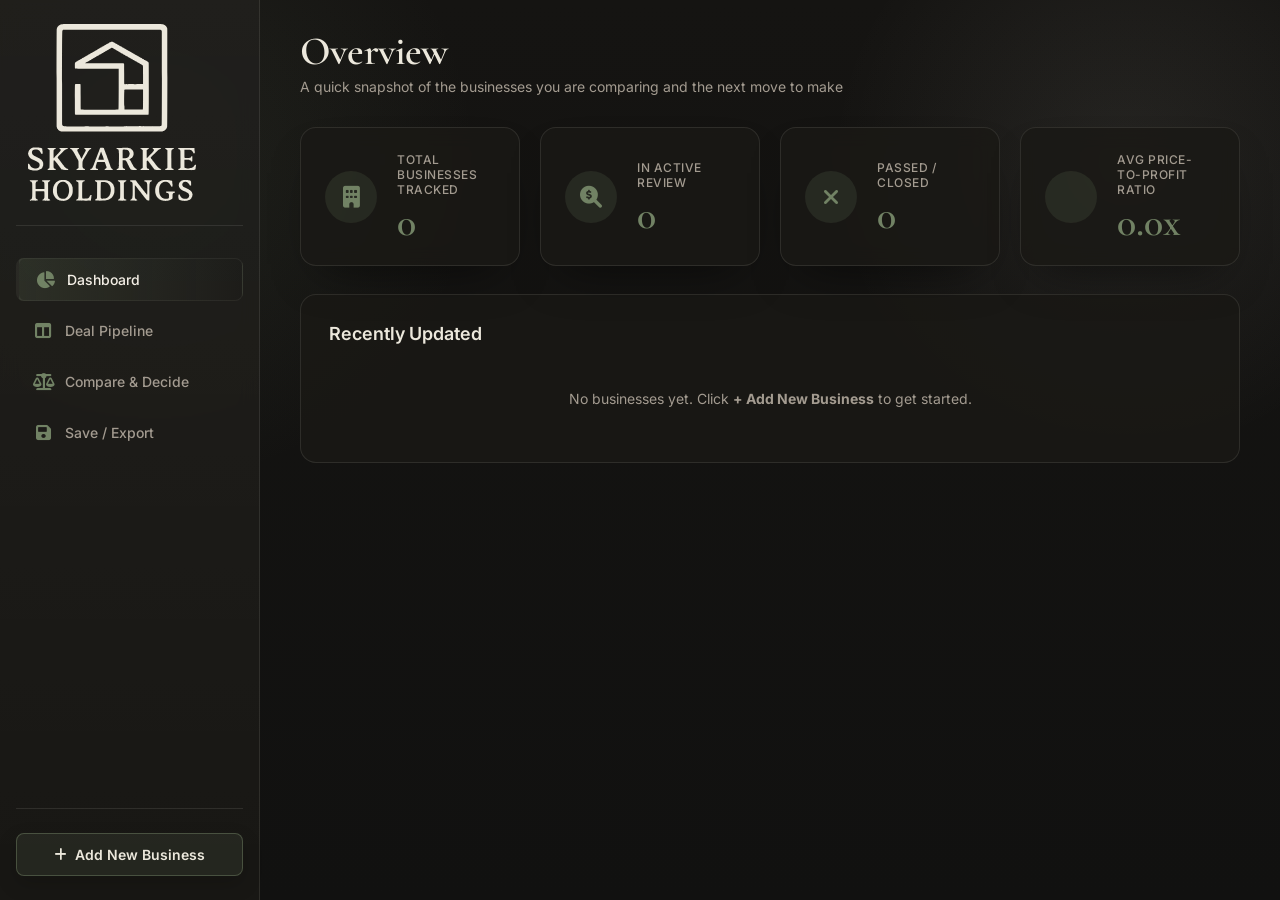
==== commit e78d4c0c: "Apply Skyarkie hybrid branding to DealTracker Reskin the tracker with the approved cream-and-olive v" ====
--- a/index.html
+++ b/index.html
@@ -3,10 +3,11 @@
 <head>
     <meta charset="UTF-8">
     <meta name="viewport" content="width=device-width, initial-scale=1.0">
-    <title>Deal Tracker</title>
+    <title>Skyarkie DealTracker</title>
     <link rel="preconnect" href="https://fonts.googleapis.com">
     <link rel="preconnect" href="https://fonts.gstatic.com" crossorigin>
-    <link href="https://fonts.googleapis.com/css2?family=Inter:wght@300;400;500;600;700&display=swap" rel="stylesheet">
+    <link href="https://fonts.googleapis.com/css2?family=Cormorant+Garamond:wght@500;600;700&family=Inter:wght@300;400;500;600;700&display=swap" rel="stylesheet">
+    <link rel="icon" type="image/svg+xml" href="assets/logo-emblem-olive.svg">
     <link rel="stylesheet" href="style.css">
     <link href="https://cdnjs.cloudflare.com/ajax/libs/font-awesome/6.0.0/css/all.min.css" rel="stylesheet">
 </head>
@@ -14,7 +15,9 @@
     <div class="app-container">
         <!-- Sidebar Navigation -->
         <nav class="sidebar">
-                <span>Deal Tracker</span>
+            <div class="logo">
+                <img src="assets/logo-lockup-cream.svg" alt="Skyarkie Holdings DealTracker">
+            </div>
             
             <div class="nav-links">
                 <a href="#" class="nav-item active" data-view="dashboard">
@@ -50,28 +53,28 @@
                 
                 <div class="stats-grid">
                     <div class="stat-card">
-                        <div class="stat-icon"><i class="fa-solid fa-building"></i></div>
+                        <div class="stat-icon stat-icon-accent"><i class="fa-solid fa-building"></i></div>
                         <div class="stat-info">
                             <h3>Total Businesses Tracked</h3>
                             <div class="stat-value" id="stat-total">0</div>
                         </div>
                     </div>
                     <div class="stat-card">
-                        <div class="stat-icon" style="color: #4ade80; background: rgba(74, 222, 128, 0.1);"><i class="fa-solid fa-magnifying-glass-dollar"></i></div>
+                        <div class="stat-icon stat-icon-accent"><i class="fa-solid fa-magnifying-glass-dollar"></i></div>
                         <div class="stat-info">
                             <h3>In Active Review</h3>
                             <div class="stat-value" id="stat-diligence">0</div>
                         </div>
                     </div>
                     <div class="stat-card">
-                        <div class="stat-icon" style="color: #f472b6; background: rgba(244, 114, 182, 0.1);"><i class="fa-solid fa-xmark"></i></div>
+                        <div class="stat-icon stat-icon-accent"><i class="fa-solid fa-xmark"></i></div>
                         <div class="stat-info">
                             <h3>Passed / Closed</h3>
                             <div class="stat-value" id="stat-dead">0</div>
                         </div>
                     </div>
                     <div class="stat-card">
-                        <div class="stat-icon" style="color: #fbbf24; background: rgba(251, 191, 36, 0.1);"><i class="fa-solid fa-sack-dollar"></i></div>
+                        <div class="stat-icon stat-icon-accent"><i class="fa-solid fa-sack-dollar"></i></div>
                         <div class="stat-info">
                             <h3>Avg Price-to-Profit Ratio</h3>
                             <div class="stat-value" id="stat-multiple">0.0x</div>
@@ -383,7 +386,7 @@
 
                 <div class="data-actions">
                     <div class="data-card">
-                        <div class="data-card-icon" style="color: #10b981; background: rgba(16,185,129,0.1);"><i class="fa-solid fa-file-excel"></i></div>
+                        <div class="data-card-icon data-card-icon-accent"><i class="fa-solid fa-file-excel"></i></div>
                         <h3>Export to Excel / Google Sheets</h3>
                         <p>Download your full pipeline as a <strong>.csv</strong> file. Open directly in Microsoft Excel, or import into Google Sheets in seconds.</p>
                         <button id="btn-export-csv" class="btn-primary">
@@ -392,7 +395,7 @@
                     </div>
 
                     <div class="data-card">
-                        <div class="data-card-icon" style="color: #6366f1; background: rgba(99,102,241,0.1);"><i class="fa-solid fa-box-archive"></i></div>
+                        <div class="data-card-icon data-card-icon-soft"><i class="fa-solid fa-box-archive"></i></div>
                         <h3>Full Backup (JSON)</h3>
                         <p>Download a complete backup file that can be re-imported here later. Use this to never lose your data.</p>
                         <button id="btn-export" class="btn-secondary" style="width:100%">
@@ -401,7 +404,7 @@
                     </div>
 
                     <div class="data-card">
-                        <div class="data-card-icon" style="color: #0ea5e9; background: rgba(14,165,233,0.1);"><i class="fa-solid fa-upload"></i></div>
+                        <div class="data-card-icon data-card-icon-soft"><i class="fa-solid fa-upload"></i></div>
                         <h3>Restore from Backup</h3>
                         <p>Upload a previously downloaded backup file to restore your pipeline.</p>
                         <input type="file" id="file-import" accept=".json" style="display:none;">
@@ -411,7 +414,7 @@
                     </div>
 
                     <div class="data-card danger-zone">
-                        <div class="data-card-icon" style="color: #ef4444; background: rgba(239,68,68,0.1);"><i class="fa-solid fa-triangle-exclamation"></i></div>
+                        <div class="data-card-icon data-card-icon-danger"><i class="fa-solid fa-triangle-exclamation"></i></div>
                         <h3>Clear All Data</h3>
                         <p>Permanently delete everything stored on this computer. Make sure you have a backup first!</p>
                         <button id="btn-clear-data" class="btn-danger" style="width:100%">Delete Everything</button>
--- a/style.css
+++ b/style.css
@@ -1,23 +1,27 @@
 :root {
     /* Color Palette */
-    --bg-main: #0f111a;
-    --bg-panel: #1a1d2d;
-    --bg-glass: rgba(26, 29, 45, 0.7);
-    --border-light: rgba(255, 255, 255, 0.1);
-
-    --text-main: #e2e8f0;
-    --text-muted: #94a3b8;
-
-    --accent-primary: #6366f1;
-    --accent-hover: #4f46e5;
-    --accent-secondary: #0ea5e9;
-
-    --status-green: #10b981;
-    --status-red: #ef4444;
-    --status-yellow: #f59e0b;
+    --bg-main: #121110;
+    --bg-panel: #1a1916;
+    --bg-glass: rgba(26, 25, 22, 0.86);
+    --border-light: rgba(236, 232, 220, 0.1);
+
+    --text-main: #e8e1d4;
+    --text-muted: #a39b90;
+    --text-strong: #f4efe6;
+
+    --accent-primary: #718264;
+    --accent-hover: #636c5f;
+    --accent-secondary: #ece8dc;
+    --accent-soft: rgba(113, 130, 100, 0.16);
+    --accent-soft-strong: rgba(113, 130, 100, 0.24);
+
+    --status-green: #718264;
+    --status-red: #d17c3f;
+    --status-yellow: #877124;
 
     /* Typography */
     --font-sans: 'Inter', sans-serif;
+    --font-display: 'Cormorant Garamond', serif;
 
     /* Layout */
     --sidebar-width: 260px;
@@ -26,7 +30,7 @@
     --radius-sm: 8px;
 
     /* Shadows */
-    --shadow-card: 0 10px 15px -3px rgba(0, 0, 0, 0.1), 0 4px 6px -2px rgba(0, 0, 0, 0.05);
+    --shadow-card: 0 22px 48px -24px rgba(0, 0, 0, 0.6);
 }
 
 * { margin: 0; padding: 0; box-sizing: border-box; }
@@ -36,8 +40,9 @@
     background-color: var(--bg-main);
     color: var(--text-main);
     background-image:
-        radial-gradient(circle at 15% 50%, rgba(99, 102, 241, 0.08), transparent 25%),
-        radial-gradient(circle at 85% 30%, rgba(14, 165, 233, 0.08), transparent 25%);
+        radial-gradient(circle at 12% 18%, rgba(113, 130, 100, 0.12), transparent 24%),
+        radial-gradient(circle at 88% 18%, rgba(236, 232, 220, 0.08), transparent 22%),
+        linear-gradient(180deg, #151412 0%, #111110 100%);
     min-height: 100vh;
     overflow: hidden;
 }
@@ -48,7 +53,9 @@
 /* ===================== SIDEBAR ===================== */
 .sidebar {
     width: var(--sidebar-width);
-    background: var(--bg-glass);
+    background:
+        linear-gradient(180deg, rgba(255, 255, 255, 0.03), rgba(255, 255, 255, 0)),
+        var(--bg-glass);
     backdrop-filter: blur(10px);
     -webkit-backdrop-filter: blur(10px);
     border-right: 1px solid var(--border-light);
@@ -59,17 +66,16 @@
 }
 
 .logo {
-    display: flex;
-    align-items: center;
-    gap: 12px;
-    font-size: 20px;
-    font-weight: 700;
-    color: #fff;
-    margin-bottom: 40px;
+    margin-bottom: 32px;
     padding: 0 12px;
-    letter-spacing: 0.5px;
-}
-.logo i { color: var(--accent-primary); font-size: 24px; }
+    padding-bottom: 24px;
+    border-bottom: 1px solid var(--border-light);
+}
+.logo img {
+    display: block;
+    width: 100%;
+    max-width: 168px;
+}
 
 .nav-links { flex: 1; display: flex; flex-direction: column; gap: 8px; }
 
@@ -84,13 +90,15 @@
     transition: all 0.2s ease;
     font-weight: 500;
     font-size: 14px;
-}
-.nav-item i { font-size: 17px; width: 20px; text-align: center; }
-.nav-item:hover { color: #fff; background: rgba(255,255,255,0.05); }
+    border: 1px solid transparent;
+}
+.nav-item i { font-size: 17px; width: 20px; text-align: center; color: var(--accent-primary); }
+.nav-item:hover { color: var(--text-strong); background: rgba(255,255,255,0.05); }
 .nav-item.active {
-    color: #fff;
-    background: linear-gradient(90deg, rgba(99,102,241,0.18), transparent);
+    color: var(--text-strong);
+    background: linear-gradient(90deg, rgba(113,130,100,0.18), transparent);
     border-left: 3px solid var(--accent-primary);
+    border-color: rgba(236, 232, 220, 0.06);
 }
 
 .sidebar-footer {
@@ -119,15 +127,23 @@
 }
 
 .section-header { margin-bottom: 32px; }
-.section-header h1 { font-size: 28px; font-weight: 700; color: #fff; margin-bottom: 6px; }
+.section-header h1 {
+    font-family: var(--font-display);
+    font-size: 40px;
+    line-height: 0.95;
+    font-weight: 600;
+    letter-spacing: -0.02em;
+    color: var(--accent-secondary);
+    margin-bottom: 8px;
+}
 .section-header p  { color: var(--text-muted); font-size: 14px; }
 
 /* ===================== BUTTONS ===================== */
 button { font-family: inherit; cursor: pointer; border: none; outline: none; }
 
 .btn-primary {
-    background: linear-gradient(135deg, var(--accent-primary), var(--accent-secondary));
-    color: #fff;
+    background: rgba(113, 130, 100, 0.14);
+    color: var(--accent-secondary);
     padding: 12px 20px;
     border-radius: var(--radius-sm);
     font-weight: 600;
@@ -136,11 +152,17 @@
     align-items: center;
     justify-content: center;
     gap: 8px;
-    transition: transform 0.2s ease, box-shadow 0.2s ease;
-    box-shadow: 0 4px 12px rgba(99,102,241,0.3);
+    transition: transform 0.2s ease, box-shadow 0.2s ease, background 0.2s ease, border-color 0.2s ease;
+    box-shadow: 0 8px 20px rgba(0,0,0,0.18);
+    border: 1px solid rgba(113, 130, 100, 0.48);
     width: 100%;
 }
-.btn-primary:hover { transform: translateY(-2px); box-shadow: 0 6px 16px rgba(99,102,241,0.4); }
+.btn-primary:hover {
+    transform: translateY(-2px);
+    box-shadow: 0 12px 26px rgba(0,0,0,0.25);
+    background: rgba(113, 130, 100, 0.22);
+    border-color: rgba(236, 232, 220, 0.14);
+}
 
 .btn-secondary {
     background: var(--bg-panel);
@@ -156,7 +178,7 @@
     justify-content: center;
     gap: 8px;
 }
-.btn-secondary:hover { background: rgba(255,255,255,0.06); }
+.btn-secondary:hover { background: rgba(255,255,255,0.06); border-color: rgba(113, 130, 100, 0.35); }
 
 .btn-danger {
     background: rgba(239,68,68,0.1);
@@ -172,7 +194,7 @@
     justify-content: center;
     gap: 8px;
 }
-.btn-danger:hover { background: var(--status-red); color: #fff; }
+.btn-danger:hover { background: var(--status-red); color: var(--accent-secondary); }
 
 /* ===================== DASHBOARD ===================== */
 .stats-grid {
@@ -194,12 +216,12 @@
     box-shadow: var(--shadow-card);
     transition: transform 0.3s ease, border-color 0.3s ease;
 }
-.stat-card:hover { transform: translateY(-4px); border-color: rgba(255,255,255,0.2); }
+.stat-card:hover { transform: translateY(-4px); border-color: rgba(113,130,100,0.28); }
 
 .stat-icon {
     width: 52px; height: 52px;
     border-radius: 50%;
-    background: rgba(99,102,241,0.1);
+    background: var(--accent-soft);
     color: var(--accent-primary);
     display: flex; align-items: center; justify-content: center;
     font-size: 22px; flex-shrink: 0;
@@ -213,7 +235,13 @@
     letter-spacing: 0.5px;
     margin-bottom: 6px;
 }
-.stat-info .stat-value { font-size: 28px; font-weight: 700; color: #fff; }
+.stat-info .stat-value {
+    font-family: var(--font-display);
+    font-size: 40px;
+    line-height: 0.95;
+    font-weight: 600;
+    color: var(--accent-primary);
+}
 
 .dashboard-widgets { margin-top: 8px; }
 
@@ -223,7 +251,12 @@
     border-radius: var(--radius-lg);
     padding: 28px;
 }
-.widget h3 { font-size: 16px; font-weight: 600; color: #fff; margin-bottom: 20px; }
+.widget h3 {
+    font-size: 18px;
+    font-weight: 600;
+    color: var(--accent-secondary);
+    margin-bottom: 20px;
+}
 
 .activity-list { list-style: none; display: flex; flex-direction: column; gap: 4px; }
 
@@ -240,9 +273,9 @@
 
 .activity-dot { width: 10px; height: 10px; border-radius: 50%; flex-shrink: 0; }
 .activity-info { flex: 1; display: flex; flex-direction: column; gap: 3px; }
-.activity-info strong { font-size: 14px; color: #fff; }
+.activity-info strong { font-size: 14px; color: var(--text-strong); }
 .activity-meta { display: flex; flex-direction: column; align-items: flex-end; gap: 2px; }
-.activity-multiple { font-size: 14px; font-weight: 600; color: var(--accent-secondary); }
+.activity-multiple { font-size: 14px; font-weight: 600; color: var(--accent-primary); }
 .activity-date { font-size: 11px; color: var(--text-muted); }
 
 .empty-state {
@@ -305,10 +338,10 @@
 }
 
 /* Stage accent colors */
-.stage-researching { border-top: 3px solid #6366f1; }
-.stage-talks       { border-top: 3px solid #0ea5e9; }
-.stage-review      { border-top: 3px solid #10b981; }
-.stage-closed      { border-top: 3px solid #94a3b8; }
+.stage-researching { border-top: 3px solid var(--accent-secondary); }
+.stage-talks       { border-top: 3px solid var(--status-yellow); }
+.stage-review      { border-top: 3px solid var(--accent-primary); }
+.stage-closed      { border-top: 3px solid #8f887c; }
 
 .kanban-cards {
     padding: 12px;
@@ -347,7 +380,7 @@
     align-items: flex-start;
     margin-bottom: 12px;
 }
-.deal-card-title { font-weight: 600; color: #fff; font-size: 14px; line-height: 1.4; }
+.deal-card-title { font-weight: 600; color: var(--text-strong); font-size: 14px; line-height: 1.4; }
 
 .deal-card-actions { display: flex; gap: 8px; flex-shrink: 0; }
 .deal-card-actions i { color: var(--text-muted); font-size: 12px; cursor: pointer; padding: 4px; transition: color 0.2s; }
@@ -361,7 +394,7 @@
     color: var(--text-muted);
     margin-bottom: 4px;
 }
-.deal-card-metric span:last-child { color: #fff; font-weight: 500; }
+.deal-card-metric span:last-child { color: var(--text-strong); font-weight: 500; }
 
 .deal-badge {
     display: inline-block;
@@ -369,13 +402,13 @@
     border-radius: 4px;
     font-size: 11px;
     font-weight: 600;
-    background: rgba(99,102,241,0.18);
-    color: #818cf8;
+    background: var(--accent-soft);
+    color: var(--accent-primary);
     margin-top: 10px;
 }
 
 .kanban-column.drag-over {
-    background: rgba(99,102,241,0.1);
+    background: rgba(113,130,100,0.08);
     border-style: dashed;
     border-color: var(--accent-primary);
 }
@@ -403,8 +436,8 @@
     justify-content: center;
     width: 16px; height: 16px;
     border-radius: 50%;
-    background: rgba(99,102,241,0.2);
-    color: #818cf8;
+    background: rgba(113,130,100,0.18);
+    color: var(--accent-secondary);
     font-size: 10px;
     font-weight: 700;
     cursor: help;
@@ -427,7 +460,7 @@
     border: 1px solid var(--border-light);
     border-radius: var(--radius-sm);
     padding: 11px 15px;
-    color: #fff;
+    color: var(--text-strong);
     font-family: inherit;
     font-size: 14px;
     transition: all 0.2s ease;
@@ -437,9 +470,9 @@
 .form-group textarea:focus {
     outline: none;
     border-color: var(--accent-primary);
-    background: rgba(99,102,241,0.06);
-}
-.form-group select option { background: #1a1d2d; color: #fff; }
+    background: rgba(113,130,100,0.08);
+}
+.form-group select option { background: #1a1916; color: var(--text-strong); }
 
 /* ===================== MODAL ===================== */
 .modal-overlay {
@@ -478,10 +511,16 @@
     justify-content: space-between;
     align-items: center;
 }
-.modal-header h2 { font-size: 18px; color: #fff; font-weight: 600; }
+.modal-header h2 {
+    font-size: 28px;
+    line-height: 1;
+    color: var(--accent-secondary);
+    font-family: var(--font-display);
+    font-weight: 600;
+}
 
 .close-modal { background: transparent; color: var(--text-muted); font-size: 20px; }
-.close-modal:hover { color: #fff; }
+.close-modal:hover { color: var(--accent-secondary); }
 
 .modal-body { padding: 24px; }
 
@@ -516,16 +555,16 @@
     gap: 10px;
     margin-bottom: 8px;
 }
-.biz-1 { background: linear-gradient(135deg, rgba(99,102,241,0.4), rgba(99,102,241,0.1)); border-bottom: 1px solid rgba(99,102,241,0.3); }
-.biz-2 { background: linear-gradient(135deg, rgba(14,165,233,0.4), rgba(14,165,233,0.1)); border-bottom: 1px solid rgba(14,165,233,0.3); }
-.biz-3 { background: linear-gradient(135deg, rgba(16,185,129,0.4), rgba(16,185,129,0.1)); border-bottom: 1px solid rgba(16,185,129,0.3); }
+.biz-1 { background: linear-gradient(135deg, rgba(236,232,220,0.18), rgba(236,232,220,0.03)); border-bottom: 1px solid rgba(236,232,220,0.12); }
+.biz-2 { background: linear-gradient(135deg, rgba(113,130,100,0.24), rgba(113,130,100,0.06)); border-bottom: 1px solid rgba(113,130,100,0.18); }
+.biz-3 { background: linear-gradient(135deg, rgba(135,113,36,0.24), rgba(135,113,36,0.05)); border-bottom: 1px solid rgba(135,113,36,0.18); }
 
 .biz-name-input {
     background: transparent !important;
     border: none !important;
     font-size: 15px !important;
     font-weight: 700 !important;
-    color: #fff !important;
+    color: var(--text-strong) !important;
     padding: 0 !important;
     flex: 1;
 }
@@ -551,7 +590,7 @@
 .compare-results-card h3 {
     font-size: 16px;
     font-weight: 600;
-    color: #fff;
+    color: var(--accent-secondary);
     margin-bottom: 20px;
     display: flex;
     align-items: center;
@@ -571,7 +610,7 @@
     text-align: center;
     font-weight: 600;
     font-size: 14px;
-    color: #fff;
+    color: var(--text-strong);
     background: rgba(255,255,255,0.04);
     border-bottom: 1px solid var(--border-light);
 }
@@ -586,7 +625,7 @@
     text-align: center;
     border-bottom: 1px solid rgba(255,255,255,0.04);
     font-weight: 500;
-    col: #fff;
+    color: var(--text-strong);
     transition: background 0.2s ease;
 }
 .compare-table td.metric-label {
@@ -598,65 +637,65 @@
 .metric-hint {
     display: block;
     font-size: 11px;
-    color: rgba(148,163,184,0.6);
+    color: rgba(163,155,144,0.75);
     margin-top: 2px;
     font-style: italic;
 }
 
 .compare-table tr:last-child td { border-bottom: none; }
 
-.highlight-row td { background: rgba(14,165,233,0.04); }
+.highlight-row td { background: rgba(113,130,100,0.05); }
 .verdict-row td   { background: rgba(255,255,255,0.02); font-weight: 700; }
 
 /* Best / worst cell highlights */
-.cell-best  { color: #4ade80 !important; background: rgba(74,222,128,0.08) !important; }
-.cell-worst { color: #f87171 !important; background: rgba(248,113,113,0.06) !important; }
+.cell-best  { color: var(--accent-primary) !important; background: rgba(113,130,100,0.12) !important; }
+.cell-worst { color: var(--status-red) !important; background: rgba(209,124,63,0.1) !important; }
 
 /* Winner column highlight */
-.winner-col { background: rgba(99,102,241,0.08) !important; }
-.compare-table th.winner-col { background: rgba(99,102,241,0.2) !important; color: #a5b4fc; }
+.winner-col { background: rgba(113,130,100,0.08) !important; }
+.compare-table th.winner-col { background: rgba(113,130,100,0.18) !important; color: var(--accent-secondary); }
 
 /* Verdict cells */
-.verdict-good    { color: #4ade80; }
-.verdict-warn    { color: #fbbf24; }
-.verdict-bad     { color: #f87171; }
+.verdict-good    { color: var(--accent-primary); }
+.verdict-warn    { color: var(--status-yellow); }
+.verdict-bad     { color: var(--status-red); }
 .verdict-neutral { color: var(--text-muted); }
 
 /* Winner Banner */
 .winner-banner {
     margin-top: 20px;
     padding: 16px 20px;
-    background: linear-gradient(135deg, rgba(99,102,241,0.15), rgba(14,165,233,0.1));
-    border: 1px solid rgba(99,102,241,0.3);
+    background: linear-gradient(135deg, rgba(113,130,100,0.16), rgba(236,232,220,0.06));
+    border: 1px solid rgba(113,130,100,0.26);
     border-radius: var(--radius-sm);
-    color: #c7d2fe;
+    color: var(--text-main);
     font-size: 14px;
     display: flex;
     align-items: center;
     gap: 12px;
     line-height: 1.5;
 }
-.winner-banner i { font-size: 22px; color: #fbbf24; flex-shrink: 0; }
+.winner-banner i { font-size: 22px; color: var(--status-yellow); flex-shrink: 0; }
 
 /* Next Steps Guidance */
 .next-steps-card {
     margin-top: 20px;
     padding: 24px;
-    background: linear-gradient(135deg, rgba(16,185,129,0.08), rgba(14,165,233,0.05));
-    border: 1px solid rgba(16,185,129,0.2);
+    background: linear-gradient(135deg, rgba(113,130,100,0.1), rgba(236,232,220,0.03));
+    border: 1px solid rgba(113,130,100,0.2);
     border-radius: var(--radius-lg);
 }
 .next-steps-card h3 {
     font-size: 16px;
     font-weight: 600;
-    color: #fff;
+    color: var(--accent-secondary);
     margin-bottom: 12px;
     display: flex;
     align-items: center;
     gap: 10px;
 }
 .next-steps-summary {
-    color: #dbeafe;
+    color: var(--text-main);
     font-size: 14px;
     line-height: 1.6;
     margin-bottom: 14px;
@@ -683,7 +722,7 @@
     width: 7px;
     height: 7px;
     border-radius: 50%;
-    background: var(--accent-secondary);
+    background: var(--accent-primary);
 }
 .next-steps-footer {
     display: flex;
@@ -696,7 +735,7 @@
     font-size: 12px;
 }
 .next-steps-footer strong {
-    color: #fff;
+    color: var(--accent-secondary);
     font-size: 13px;
     font-weight: 600;
     text-align: right;
@@ -730,7 +769,7 @@
 }
 
 .data-card h3 {
-    color: #fff;
+    color: var(--accent-secondary);
     font-size: 16px;
     font-weight: 600;
     margin-bottom: 10px;
@@ -743,7 +782,23 @@
     margin-bottom: 20px;
 }
 
-.data-card.danger-zone { border-color: rgba(239,68,68,0.25); }
+.data-card.danger-zone { border-color: rgba(209,124,63,0.3); }
+
+.stat-icon-accent,
+.data-card-icon-accent {
+    color: var(--accent-primary);
+    background: var(--accent-soft);
+}
+
+.data-card-icon-soft {
+    color: var(--accent-secondary);
+    background: rgba(236, 232, 220, 0.1);
+}
+
+.data-card-icon-danger {
+    color: var(--status-red);
+    background: rgba(209,124,63,0.12);
+}
 
 /* ===================== SCROLLBAR ===================== */
 .kanban-cards::-webkit-scrollbar { width: 4px; }
